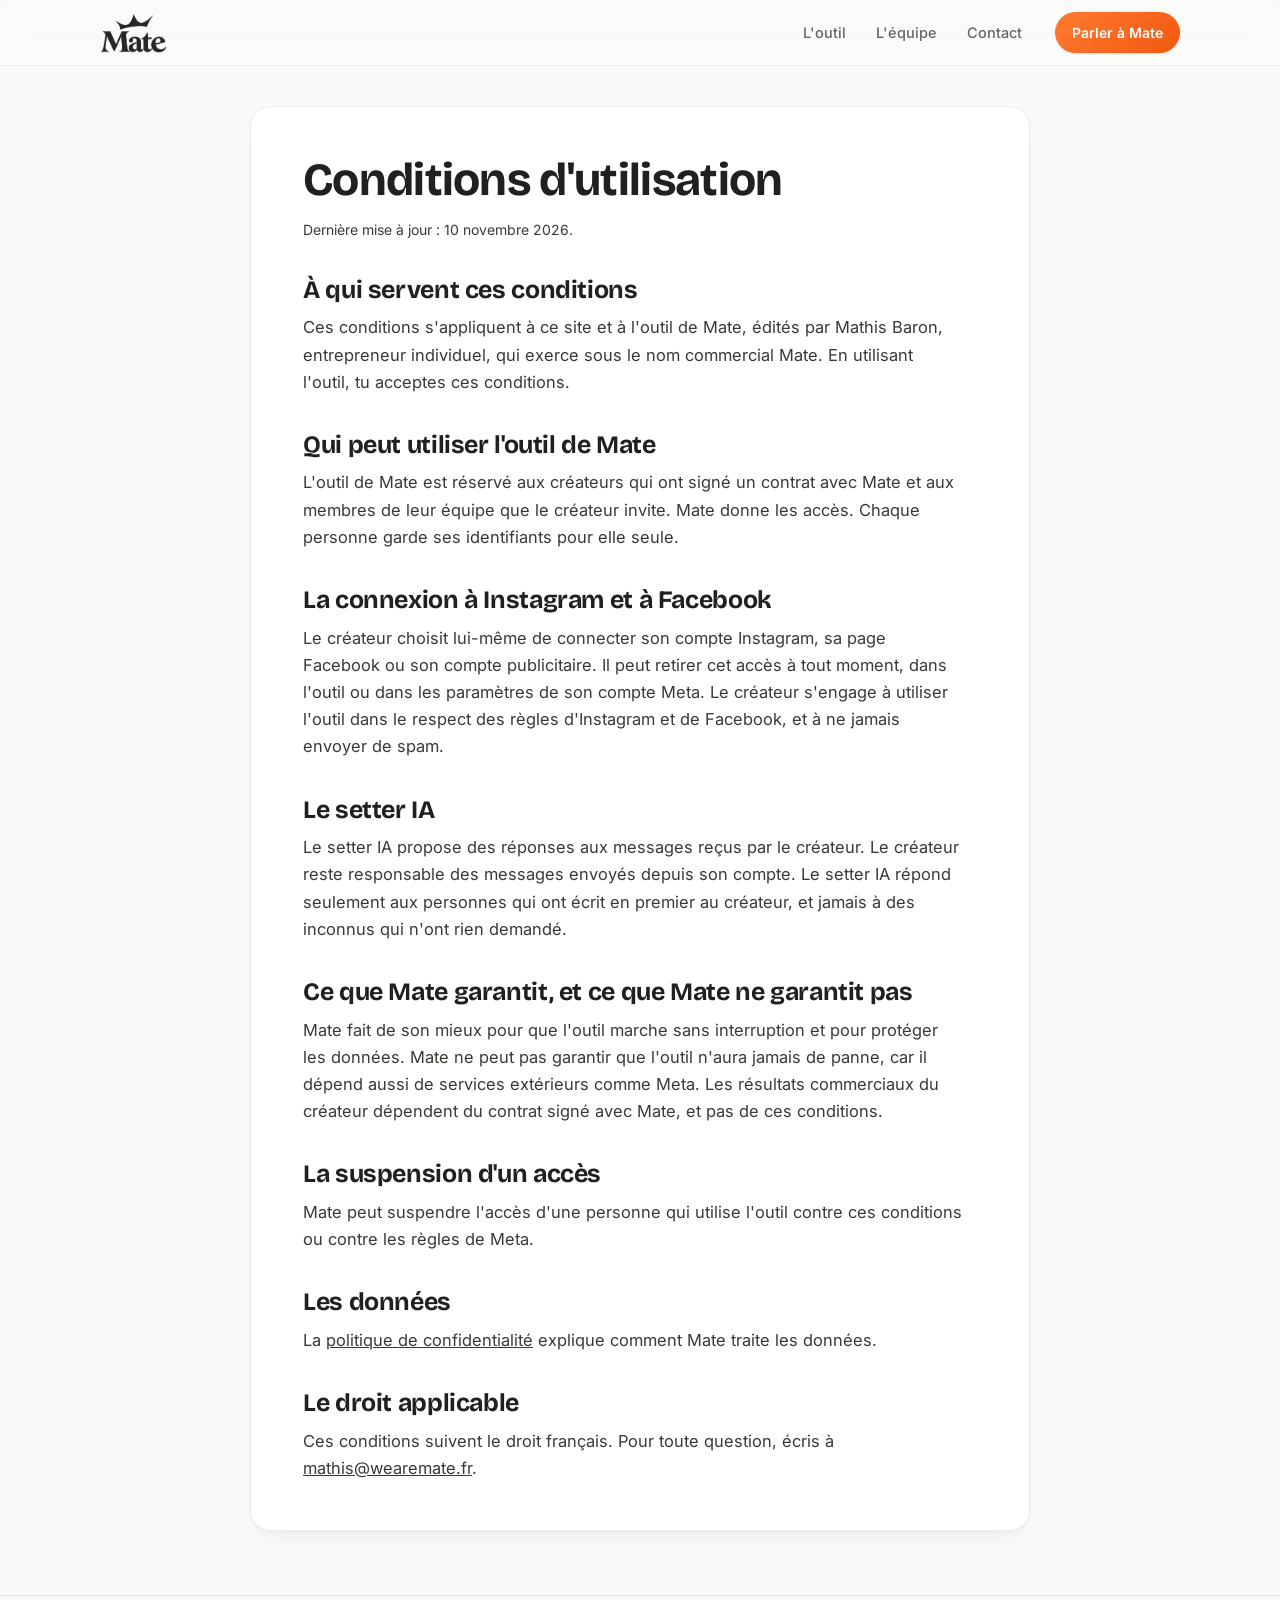
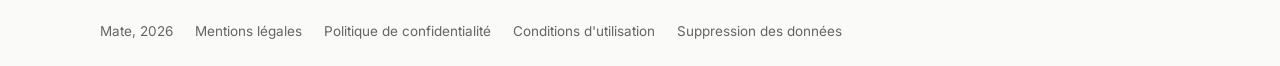
==== conditions.html @ 90024866 "Adresse de contact : mathis@wearemate.fr Co-Authored-By: Claude Opus 5.5 <noreply@anthropic.com>" ====
<!doctype html>
<html lang="fr">
<head>
<meta charset="utf-8">
<meta name="viewport" content="width=device-width,initial-scale=1">
<title>Conditions d'utilisation, Mate</title>
<meta name="description" content="Conditions d'utilisation du site et de l'outil de Mate.">
<link rel="icon" href="img/icone-app-1024.png">
<link rel="preconnect" href="https://fonts.googleapis.com">
<link rel="preconnect" href="https://fonts.gstatic.com" crossorigin>
<link rel="stylesheet" href="https://fonts.googleapis.com/css2?family=Bricolage+Grotesque:opsz,wght@12..96,600;12..96,700&family=Inter:wght@400;500;600;700&display=swap">
<link rel="stylesheet" href="style.css">
</head>
<body>
<header class="haut"><div class="wrap">
<a class="logo" href="index.html" aria-label="Accueil Mate"><img src="img/logo-mate.png" alt="Mate"></a>
<nav class="nav"><a href="index.html#outil">L'outil</a><a href="index.html#equipe">L'équipe</a><a href="index.html#contact">Contact</a></nav>
<a class="cta cta-petit" href="mailto:mathis@wearemate.fr">Parler à Mate</a>
</div></header>
<main class="legal"><div class="wrap"><article class="texte carte">
<h1>Conditions d'utilisation</h1>
<p class="maj">Dernière mise à jour : 10 novembre 2026.</p>
<h2>À qui servent ces conditions</h2>
<p>Ces conditions s'appliquent à ce site et à l'outil de Mate, édités par Mathis Baron, entrepreneur individuel, qui exerce sous le nom commercial Mate. En utilisant l'outil, tu acceptes ces conditions.</p>
<h2>Qui peut utiliser l'outil de Mate</h2>
<p>L'outil de Mate est réservé aux créateurs qui ont signé un contrat avec Mate et aux membres de leur équipe que le créateur invite. Mate donne les accès. Chaque personne garde ses identifiants pour elle seule.</p>
<h2>La connexion à Instagram et à Facebook</h2>
<p>Le créateur choisit lui-même de connecter son compte Instagram, sa page Facebook ou son compte publicitaire. Il peut retirer cet accès à tout moment, dans l'outil ou dans les paramètres de son compte Meta. Le créateur s'engage à utiliser l'outil dans le respect des règles d'Instagram et de Facebook, et à ne jamais envoyer de spam.</p>
<h2>Le setter IA</h2>
<p>Le setter IA propose des réponses aux messages reçus par le créateur. Le créateur reste responsable des messages envoyés depuis son compte. Le setter IA répond seulement aux personnes qui ont écrit en premier au créateur, et jamais à des inconnus qui n'ont rien demandé.</p>
<h2>Ce que Mate garantit, et ce que Mate ne garantit pas</h2>
<p>Mate fait de son mieux pour que l'outil marche sans interruption et pour protéger les données. Mate ne peut pas garantir que l'outil n'aura jamais de panne, car il dépend aussi de services extérieurs comme Meta. Les résultats commerciaux du créateur dépendent du contrat signé avec Mate, et pas de ces conditions.</p>
<h2>La suspension d'un accès</h2>
<p>Mate peut suspendre l'accès d'une personne qui utilise l'outil contre ces conditions ou contre les règles de Meta.</p>
<h2>Les données</h2>
<p>La <a href="confidentialite.html">politique de confidentialité</a> explique comment Mate traite les données.</p>
<h2>Le droit applicable</h2>
<p>Ces conditions suivent le droit français. Pour toute question, écris à <a href="mailto:mathis@wearemate.fr">mathis@wearemate.fr</a>.</p>
</article></div></main>
<footer class="bas"><div class="wrap">
<span>Mate, 2026</span>
<a href="mentions-legales.html">Mentions légales</a>
<a href="confidentialite.html">Politique de confidentialité</a>
<a href="conditions.html">Conditions d'utilisation</a>
<a href="suppression-des-donnees.html">Suppression des données</a>
</div></footer>
</body>
</html>
---- style.css ----
:root{
  --encre:#20201e;--papier:#ffffff;--fond:#fafaf9;--voile:#f4f4f2;--ligne:#e5e3de;--doux:#66655f;
  --mate:#ff681f;--mate-fonce:#e04f0a;--mate-voile:#fff1ea;
  --degrade:linear-gradient(135deg,#ff7a30 0%,#f2580f 100%);
  --ombre:0 1px 2px rgba(32,32,30,.04),0 10px 28px -14px rgba(32,32,30,.12);
  --ombre-flotte:0 2px 6px rgba(32,32,30,.06),0 18px 40px -16px rgba(32,32,30,.22);
  --rayon:20px;
  --titre:"Bricolage Grotesque","Inter",system-ui,sans-serif;
}
*{box-sizing:border-box}
html{-webkit-text-size-adjust:100%;scroll-behavior:smooth}
body{margin:0;background:var(--fond);color:var(--encre);font-family:"Inter",system-ui,-apple-system,"Segoe UI",sans-serif;font-size:16.5px;line-height:1.65;-webkit-font-smoothing:antialiased}
a{color:inherit}
img{max-width:100%}
h1,h2,h3{font-family:var(--titre);font-weight:700;letter-spacing:-.015em;line-height:1.1;text-wrap:balance;margin:0}
h1{font-size:clamp(36px,5.4vw,60px)}
h2{font-size:clamp(26px,3.4vw,38px)}
h3{font-size:19px;letter-spacing:-.005em}
p{margin:0}
strong{font-weight:650}
.wrap{max-width:1120px;margin:0 auto;padding-inline:20px}
.carte{background:var(--papier);border:1px solid rgba(32,32,30,.08);border-radius:var(--rayon);box-shadow:var(--ombre)}
.centre{text-align:center}

/* En-tête */
.haut{position:sticky;top:0;z-index:20;background:rgba(250,250,249,.82);backdrop-filter:blur(12px);-webkit-backdrop-filter:blur(12px);border-bottom:1px solid rgba(32,32,30,.06)}
.haut .wrap{display:flex;align-items:center;gap:20px;padding-block:12px}
.logo img{height:40px;width:auto;display:block}
.nav{display:flex;gap:4px;margin-left:auto}
.nav a{text-decoration:none;font-size:14.5px;font-weight:500;color:var(--doux);padding:7px 13px;border-radius:999px;transition:background .15s,color .15s}
.nav a:hover{background:var(--voile);color:var(--encre)}

/* Le CTA : toujours orange, toujours animé */
.cta{position:relative;overflow:hidden;display:inline-flex;align-items:center;justify-content:center;background:var(--degrade);color:#fff;text-decoration:none;font-weight:600;font-size:16.5px;padding:14px 26px;border-radius:999px;box-shadow:0 1px 2px rgba(32,32,30,.12);animation:respire 2.8s ease-in-out infinite;transition:transform .18s ease}
.cta::after{content:"";position:absolute;inset:0;background:linear-gradient(110deg,transparent 30%,rgba(255,255,255,.38) 50%,transparent 70%);transform:translateX(-120%);animation:reflet 3.6s ease-in-out infinite}
.cta:hover{transform:translateY(-2px)}
.cta-petit{font-size:14px;padding:9px 17px}
@keyframes respire{0%,100%{box-shadow:0 0 0 0 rgba(255,104,31,.35)}50%{box-shadow:0 0 0 9px rgba(255,104,31,0)}}
@keyframes reflet{0%,55%{transform:translateX(-120%)}100%{transform:translateX(120%)}}

/* Hero */
.hero{padding-block:36px 20px}
.hero-carte{display:grid;grid-template-columns:1.05fr .95fr;overflow:hidden;border-radius:28px}
.hero-texte{padding:56px 48px;display:flex;flex-direction:column;justify-content:center;gap:22px;min-width:0}
.hero-texte .cta{align-self:flex-start}
.lead{font-size:18.5px;color:#3a3936;max-width:56ch}
.hero-visuel{position:relative;background:var(--voile);padding:44px 36px 92px;display:flex;align-items:flex-start;justify-content:center;min-width:0}
.maquette{width:100%;max-width:380px;padding:20px;display:flex;flex-direction:column;gap:16px}
.maq-tete{display:flex;align-items:center;gap:11px}
.maq-tete div{display:flex;flex-direction:column;line-height:1.3;flex:1;min-width:0}
.maq-tete b{font-size:15px}
.maq-tete span{font-size:12.5px;color:var(--doux)}
.ig{width:30px;height:30px;flex:none}
.puce{display:inline-flex;align-items:center;border-radius:999px;padding:3px 10px;font-size:12px;font-weight:600;font-style:normal;background:var(--voile);white-space:nowrap}
.puce-mate{background:var(--mate-voile);color:var(--mate-fonce)}
.maq-ligne{display:flex;align-items:center;gap:12px;font-size:13px;color:var(--doux)}
.maq-ligne strong{color:var(--encre);font-variant-numeric:tabular-nums}
.jauge{flex:1;height:10px;border-radius:999px;background:var(--voile);overflow:hidden}
.jauge b{display:block;height:100%;border-radius:999px;background:var(--degrade)}
.maq-bloc{background:var(--voile);border-radius:14px;padding:12px 14px;display:flex;flex-direction:column;gap:6px;font-size:13.5px}
.maq-bloc p{display:flex;align-items:center;gap:8px}
.maq-bloc p::before{content:"";width:7px;height:7px;border-radius:50%;background:var(--mate);flex:none}
.maq-titre{font-size:12px;font-weight:600;color:var(--doux);text-transform:uppercase;letter-spacing:.06em}
.maq-boutons{display:flex;gap:8px}
.bouton{display:inline-flex;align-items:center;border-radius:999px;padding:8px 15px;font-size:13.5px;font-weight:600;background:var(--encre);color:#fff}
.bouton-clair{background:var(--papier);color:var(--encre);border:1px solid var(--ligne)}
.bulle-ia{position:absolute;right:22px;bottom:24px;max-width:280px;padding:14px 16px;display:flex;flex-direction:column;gap:8px;box-shadow:var(--ombre-flotte);font-size:13.5px;animation:flotte 5s ease-in-out infinite}
.bulle-ia .puce{align-self:flex-start;background:var(--encre);color:#fff}
@keyframes flotte{0%,100%{transform:translateY(0)}50%{transform:translateY(-6px)}}

/* Blocs */
.bloc{padding-block:56px}
.deux{display:grid;grid-template-columns:1fr 1fr;gap:48px;align-items:center}
.zone-texte{display:flex;flex-direction:column;gap:16px;min-width:0}
.zone-texte p{color:#3a3936;max-width:58ch}
.zone-texte h2{margin-bottom:4px}

/* Le tunnel avec les leads qui avancent */
.tunnel{margin:0;padding:34px 30px 26px;display:flex;flex-direction:column;gap:18px}
.tunnel-bande{position:relative;height:210px;background:var(--degrade);clip-path:polygon(0 0,100% 34%,100% 66%,0 100%);border-radius:6px;overflow:hidden}
.tunnel-bande i{position:absolute;left:-4%;top:var(--y);width:10px;height:10px;margin-top:-5px;border-radius:50%;background:#fff;opacity:0;animation:avance 5.6s linear infinite;animation-delay:var(--d)}
.tunnel-bande::before,.tunnel-bande::after{content:"";position:absolute;top:0;bottom:0;width:1px;background:rgba(255,255,255,.35)}
.tunnel-bande::before{left:33.3%}
.tunnel-bande::after{left:66.6%}
@keyframes avance{0%{left:-4%;opacity:0}8%{opacity:1}80%{opacity:1}100%{left:102%;opacity:0}}
.tunnel-etapes{display:grid;grid-template-columns:repeat(4,1fr);font-size:13.5px;font-weight:600;color:var(--doux)}
.tunnel-etapes span:nth-child(2){text-align:center;transform:translateX(-30%)}
.tunnel-etapes span:nth-child(3){text-align:center;transform:translateX(30%)}
.tunnel-etapes span:last-child{text-align:right}

/* Services */
.grille4{display:grid;grid-template-columns:repeat(4,1fr);gap:16px;margin-top:34px}
.service{padding:24px 22px;display:flex;flex-direction:column;gap:12px}
.service p{font-size:15px;color:#3a3936}
.ico{width:42px;height:42px;border-radius:12px;background:var(--mate-voile);display:grid;place-items:center}
.ico svg{width:22px;height:22px;fill:none;stroke:var(--mate-fonce);stroke-width:1.8;stroke-linecap:round;stroke-linejoin:round}

/* Conversation */
.conversation{padding:20px;display:flex;flex-direction:column;gap:12px;max-width:470px;width:100%;justify-self:center}
.conv-tete{display:flex;align-items:center;gap:10px;font-size:15px;padding-bottom:10px;border-bottom:1px solid var(--ligne)}
.conv-tete .ig{width:26px;height:26px}
.msg{font-size:14.5px;padding:11px 14px;border-radius:16px;max-width:86%}
.msg-lead{background:var(--voile);border-bottom-left-radius:5px}
.msg-equipe{background:var(--encre);color:#fff;align-self:flex-end;border-bottom-right-radius:5px}
.conv-pied{display:flex;flex-wrap:wrap;gap:6px;justify-content:flex-end}

/* Paiement */
.paye{padding:44px 48px;display:flex;flex-direction:column;gap:14px;border-left:4px solid var(--mate)}
.paye p{max-width:70ch;color:#3a3936;font-size:17px}

/* Équipe */
.equipe{display:grid;grid-template-columns:repeat(2,minmax(0,340px));justify-content:center;gap:16px;margin-top:30px}
.personne{display:flex;align-items:center;gap:16px;padding:20px 22px}
.personne p{font-size:14.5px;color:var(--doux)}
.avatar{width:52px;height:52px;border-radius:50%;background:var(--encre);color:#fff;display:grid;place-items:center;font-family:var(--titre);font-weight:700;font-size:17px;flex:none}

/* Contact */
.contact{background:var(--encre);color:#fff;border:0;padding:56px 32px;text-align:center;display:flex;flex-direction:column;align-items:center;gap:16px}
.contact p{color:rgba(255,255,255,.75);max-width:52ch}
.contact .mail{font-size:14px;color:rgba(255,255,255,.6);user-select:all}

/* Pages légales */
.legal{padding-block:40px 64px}
.texte{max-width:780px;margin:0 auto;padding:48px 52px}
.texte h1{font-size:clamp(32px,4.6vw,46px)}
.texte h2{font-size:clamp(21px,2.6vw,25px);margin-top:36px;margin-bottom:10px}
.texte p,.texte li{max-width:66ch;color:#3a3936}
.texte p+p{margin-top:12px}
.texte ul{padding-left:20px;margin:10px 0}
.texte li{margin-bottom:6px}
.maj{color:var(--doux);font-size:14px;margin-top:12px;margin-bottom:22px}
.etapes{counter-reset:e;list-style:none;padding:0;margin:10px 0}
.etapes li{counter-increment:e;padding-left:42px;position:relative;margin-bottom:14px}
.etapes li::before{content:counter(e);position:absolute;left:0;top:0;width:28px;height:28px;border-radius:50%;background:var(--mate-voile);color:var(--mate-fonce);display:grid;place-items:center;font-size:13.5px;font-weight:700}
.encadre{background:var(--voile);border-radius:14px;padding:18px 22px;margin-top:22px}

/* Pied de page */
.bas{border-top:1px solid var(--ligne);font-size:13.5px;color:var(--doux)}
.bas .wrap{display:flex;flex-wrap:wrap;gap:10px 22px;padding-block:24px}
.bas a{color:var(--doux);text-decoration:none}
.bas a:hover{color:var(--encre);text-decoration:underline}

@media (max-width:900px){
  .hero-carte,.deux{grid-template-columns:1fr}
  .deux.inverse .conversation{order:2}
  .hero-texte{padding:40px 28px}
  .grille4{grid-template-columns:repeat(2,1fr)}
}
@media (max-width:600px){
  .nav{display:none}
  .haut .cta-petit{margin-left:auto}
  .grille4,.equipe{grid-template-columns:1fr}
  .hero-visuel{padding:28px 18px 120px}
  .bulle-ia{left:18px;right:18px;max-width:none}
  .texte{padding:32px 22px}
  .paye{padding:32px 24px}
  .bloc{padding-block:40px}
}
@media (prefers-reduced-motion:reduce){
  .cta,.cta::after,.bulle-ia,.tunnel-bande i{animation:none}
  .tunnel-bande i{opacity:1;left:calc(var(--d) * 18%)}
}
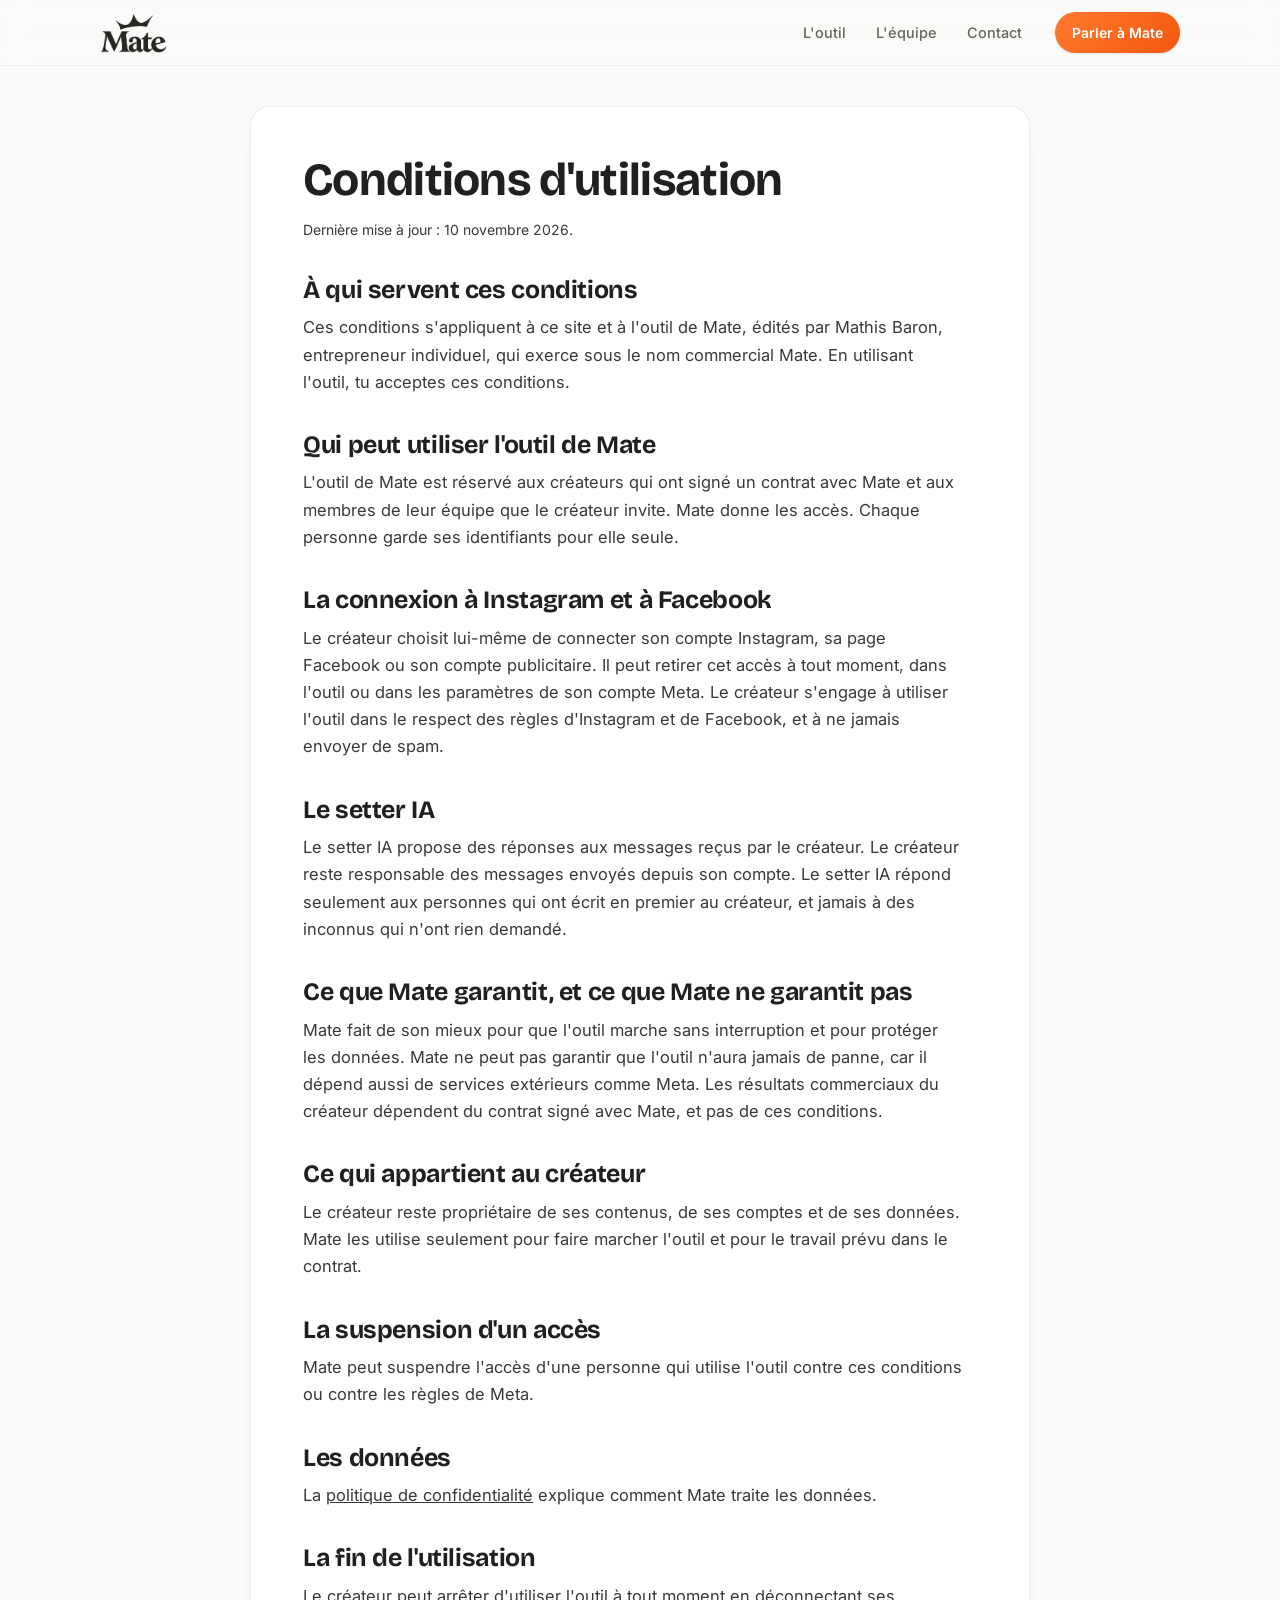
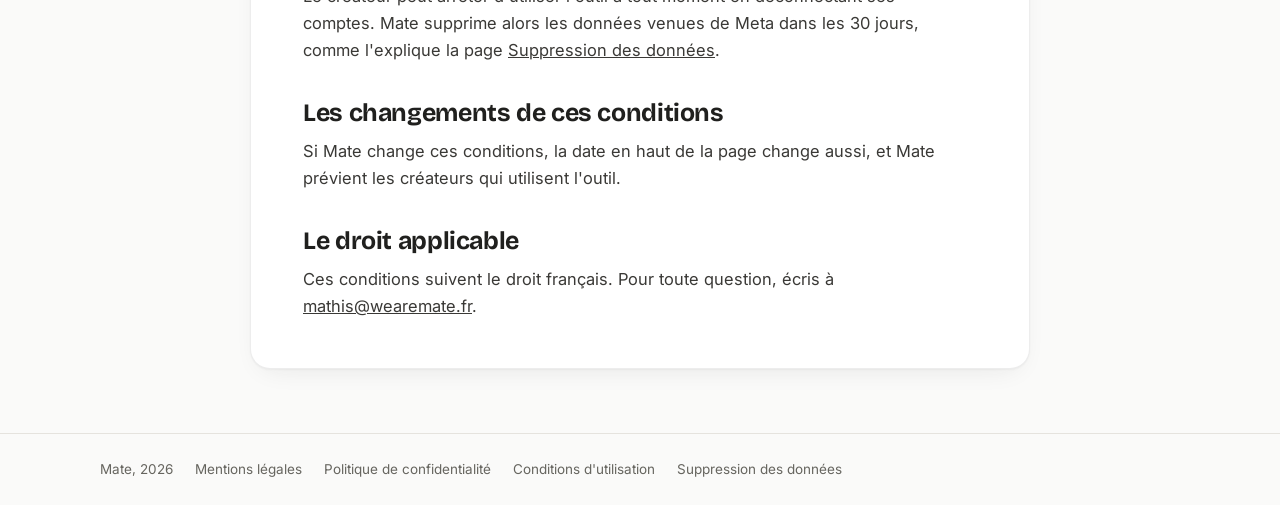
==== commit a60e1eb7: "Pages légales : cookies, sécurité, usages interdits, changements, suppression plus exacte Co-Authore" ====
--- a/conditions.html
+++ b/conditions.html
@@ -30,10 +30,16 @@
 <p>Le setter IA propose des réponses aux messages reçus par le créateur. Le créateur reste responsable des messages envoyés depuis son compte. Le setter IA répond seulement aux personnes qui ont écrit en premier au créateur, et jamais à des inconnus qui n'ont rien demandé.</p>
 <h2>Ce que Mate garantit, et ce que Mate ne garantit pas</h2>
 <p>Mate fait de son mieux pour que l'outil marche sans interruption et pour protéger les données. Mate ne peut pas garantir que l'outil n'aura jamais de panne, car il dépend aussi de services extérieurs comme Meta. Les résultats commerciaux du créateur dépendent du contrat signé avec Mate, et pas de ces conditions.</p>
+<h2>Ce qui appartient au créateur</h2>
+<p>Le créateur reste propriétaire de ses contenus, de ses comptes et de ses données. Mate les utilise seulement pour faire marcher l'outil et pour le travail prévu dans le contrat.</p>
 <h2>La suspension d'un accès</h2>
 <p>Mate peut suspendre l'accès d'une personne qui utilise l'outil contre ces conditions ou contre les règles de Meta.</p>
 <h2>Les données</h2>
 <p>La <a href="confidentialite.html">politique de confidentialité</a> explique comment Mate traite les données.</p>
+<h2>La fin de l'utilisation</h2>
+<p>Le créateur peut arrêter d'utiliser l'outil à tout moment en déconnectant ses comptes. Mate supprime alors les données venues de Meta dans les 30 jours, comme l'explique la page <a href="suppression-des-donnees.html">Suppression des données</a>.</p>
+<h2>Les changements de ces conditions</h2>
+<p>Si Mate change ces conditions, la date en haut de la page change aussi, et Mate prévient les créateurs qui utilisent l'outil.</p>
 <h2>Le droit applicable</h2>
 <p>Ces conditions suivent le droit français. Pour toute question, écris à <a href="mailto:mathis@wearemate.fr">mathis@wearemate.fr</a>.</p>
 </article></div></main>
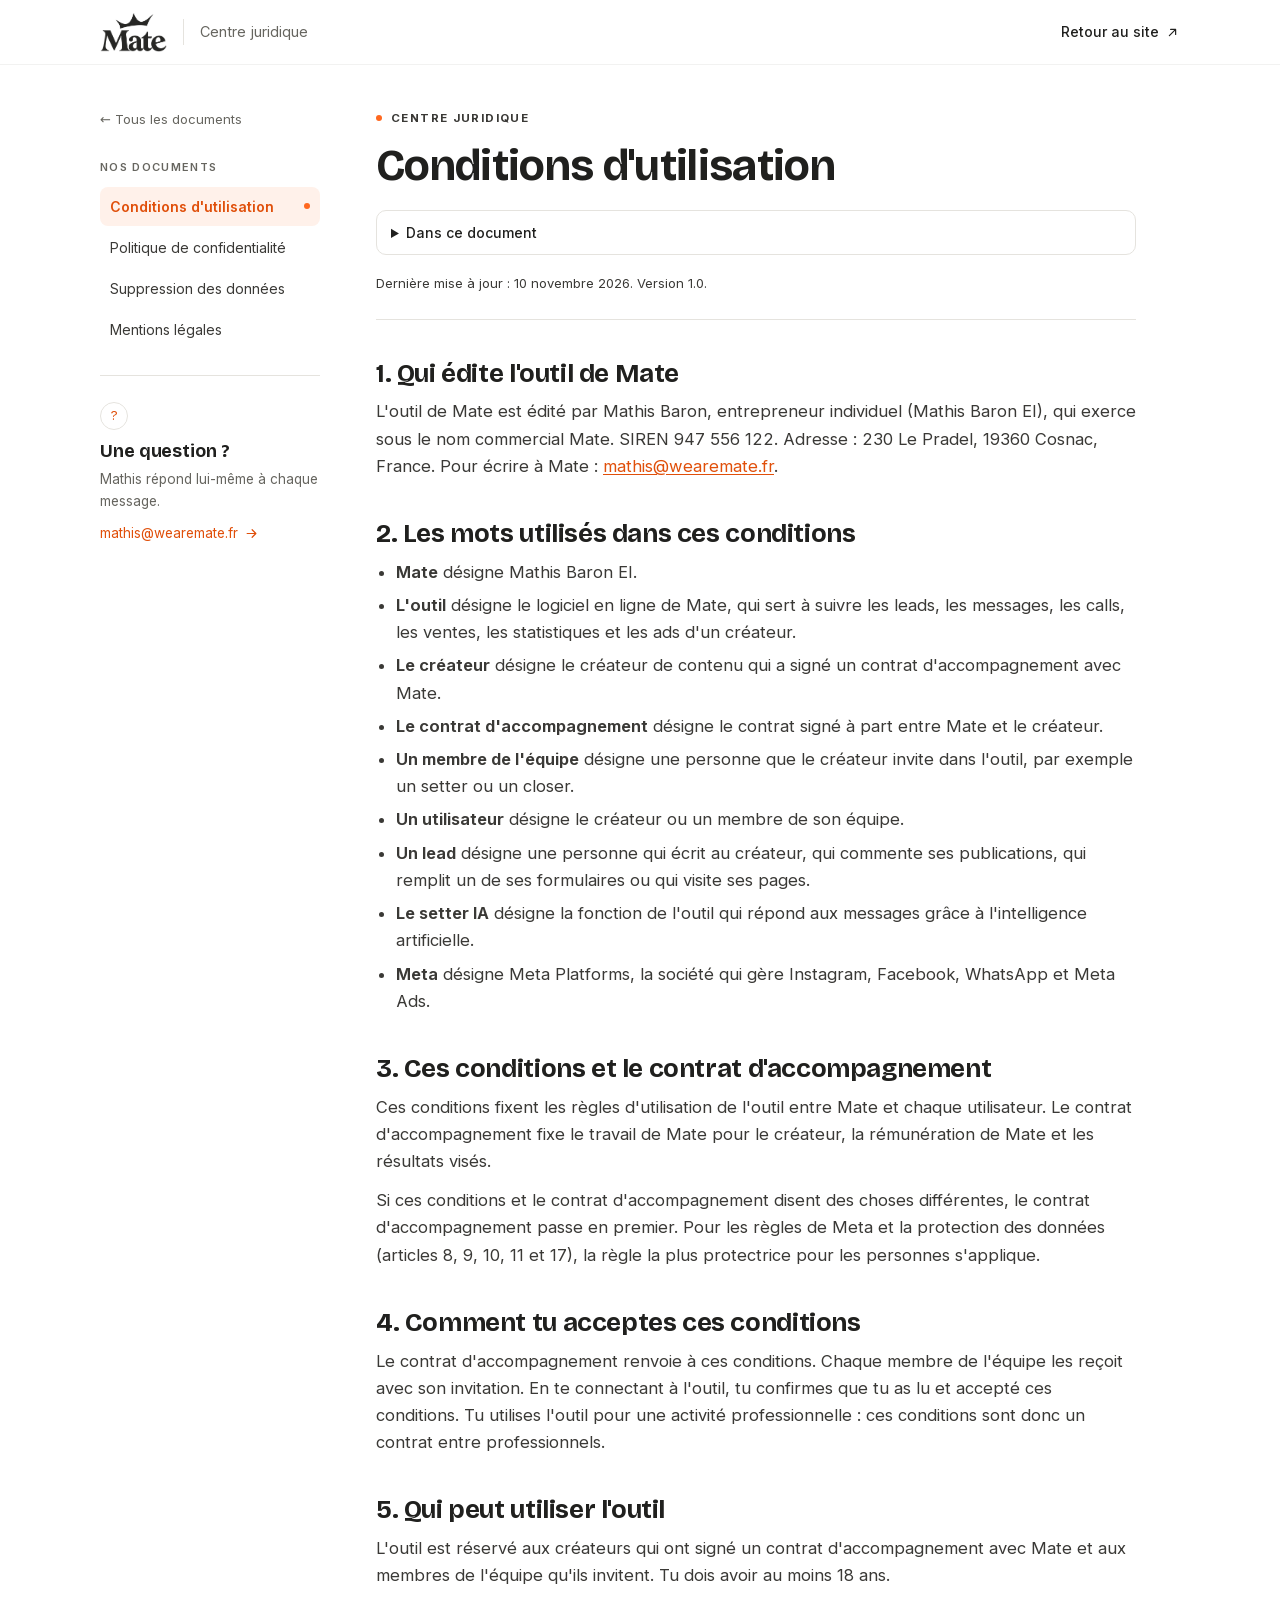
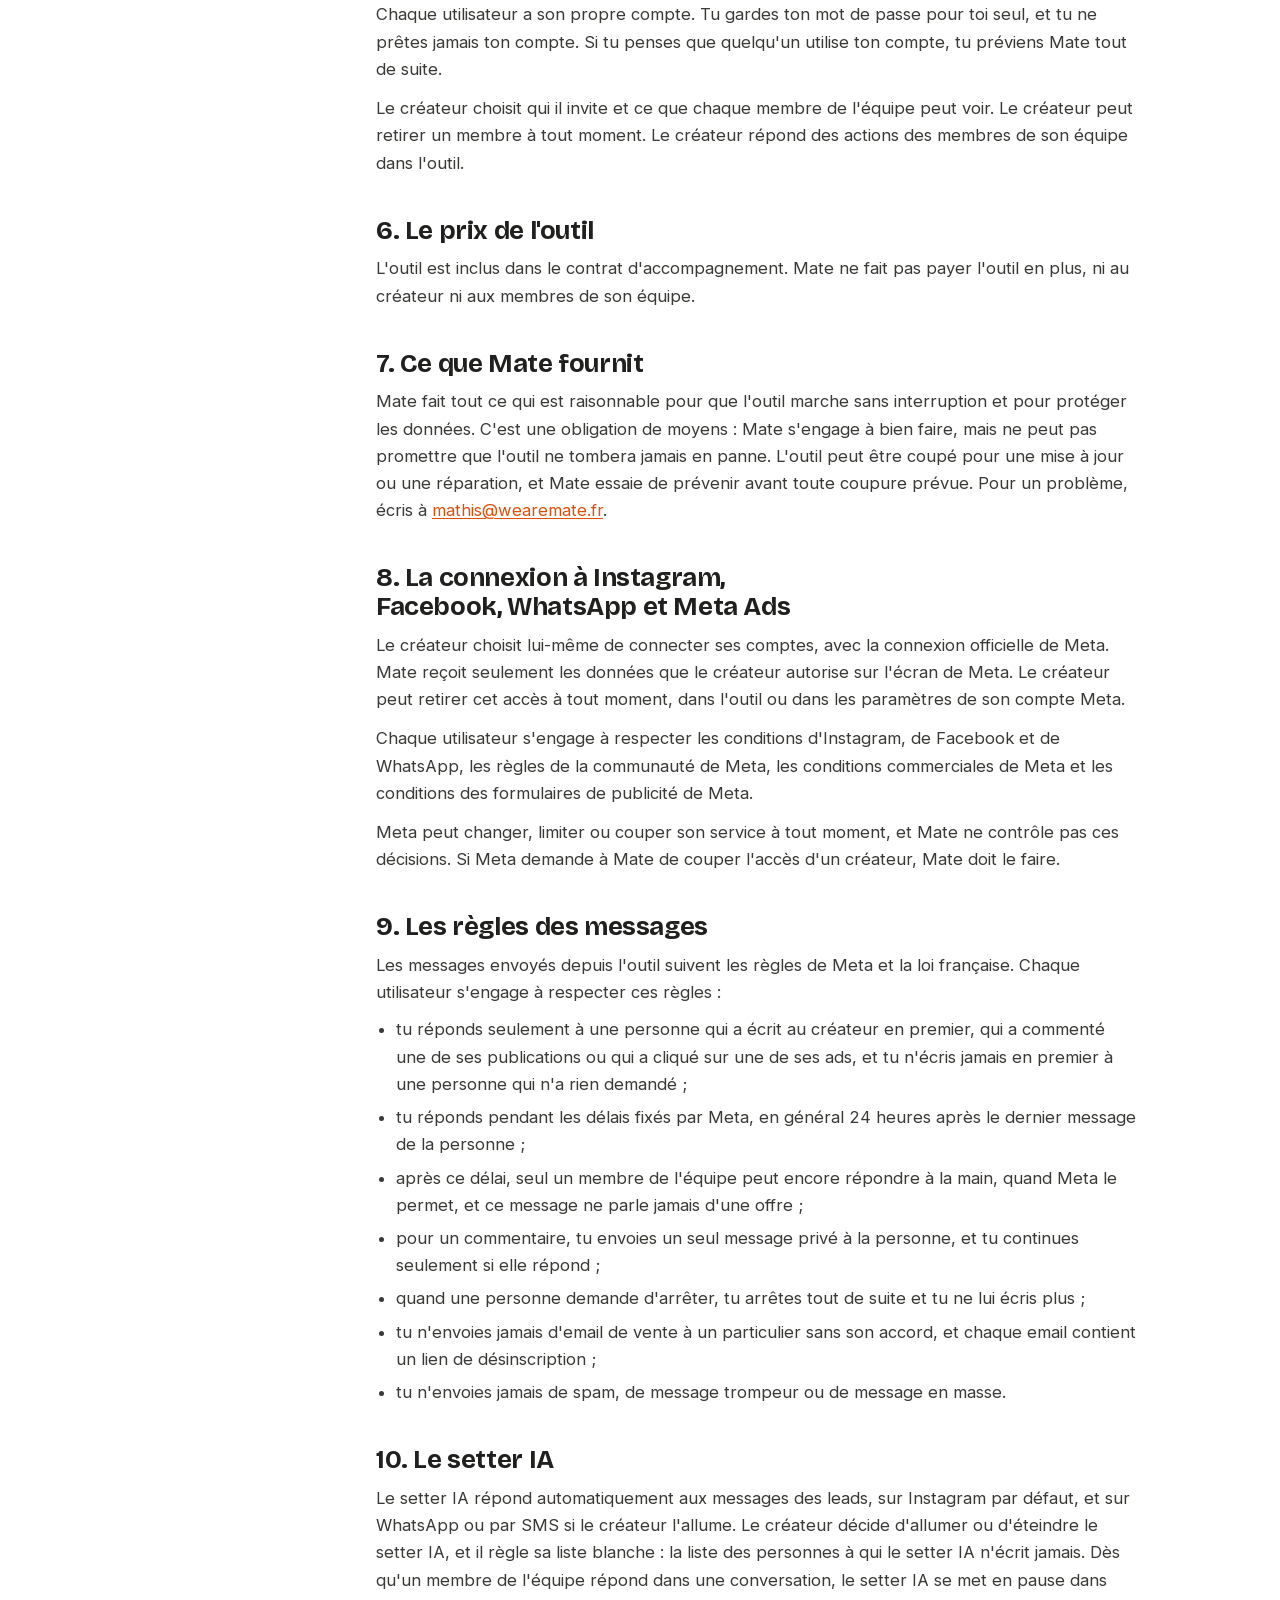
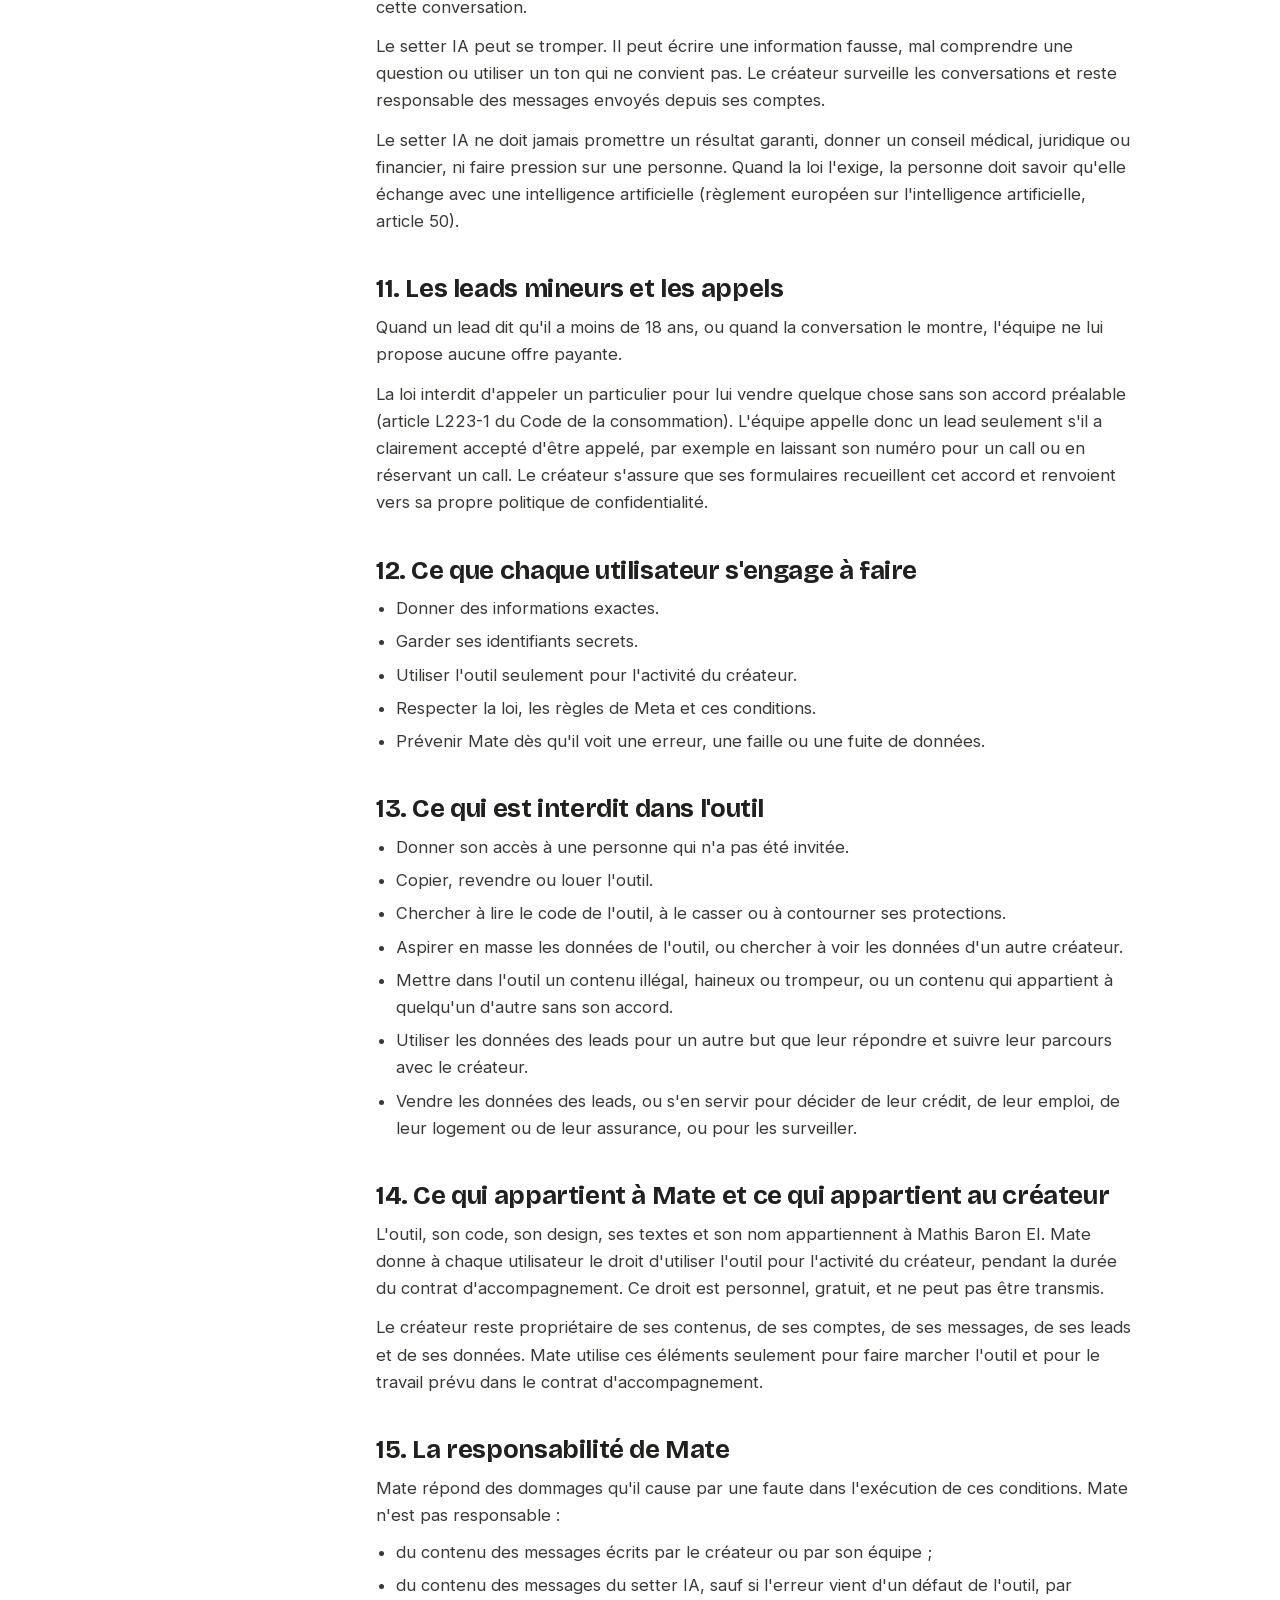
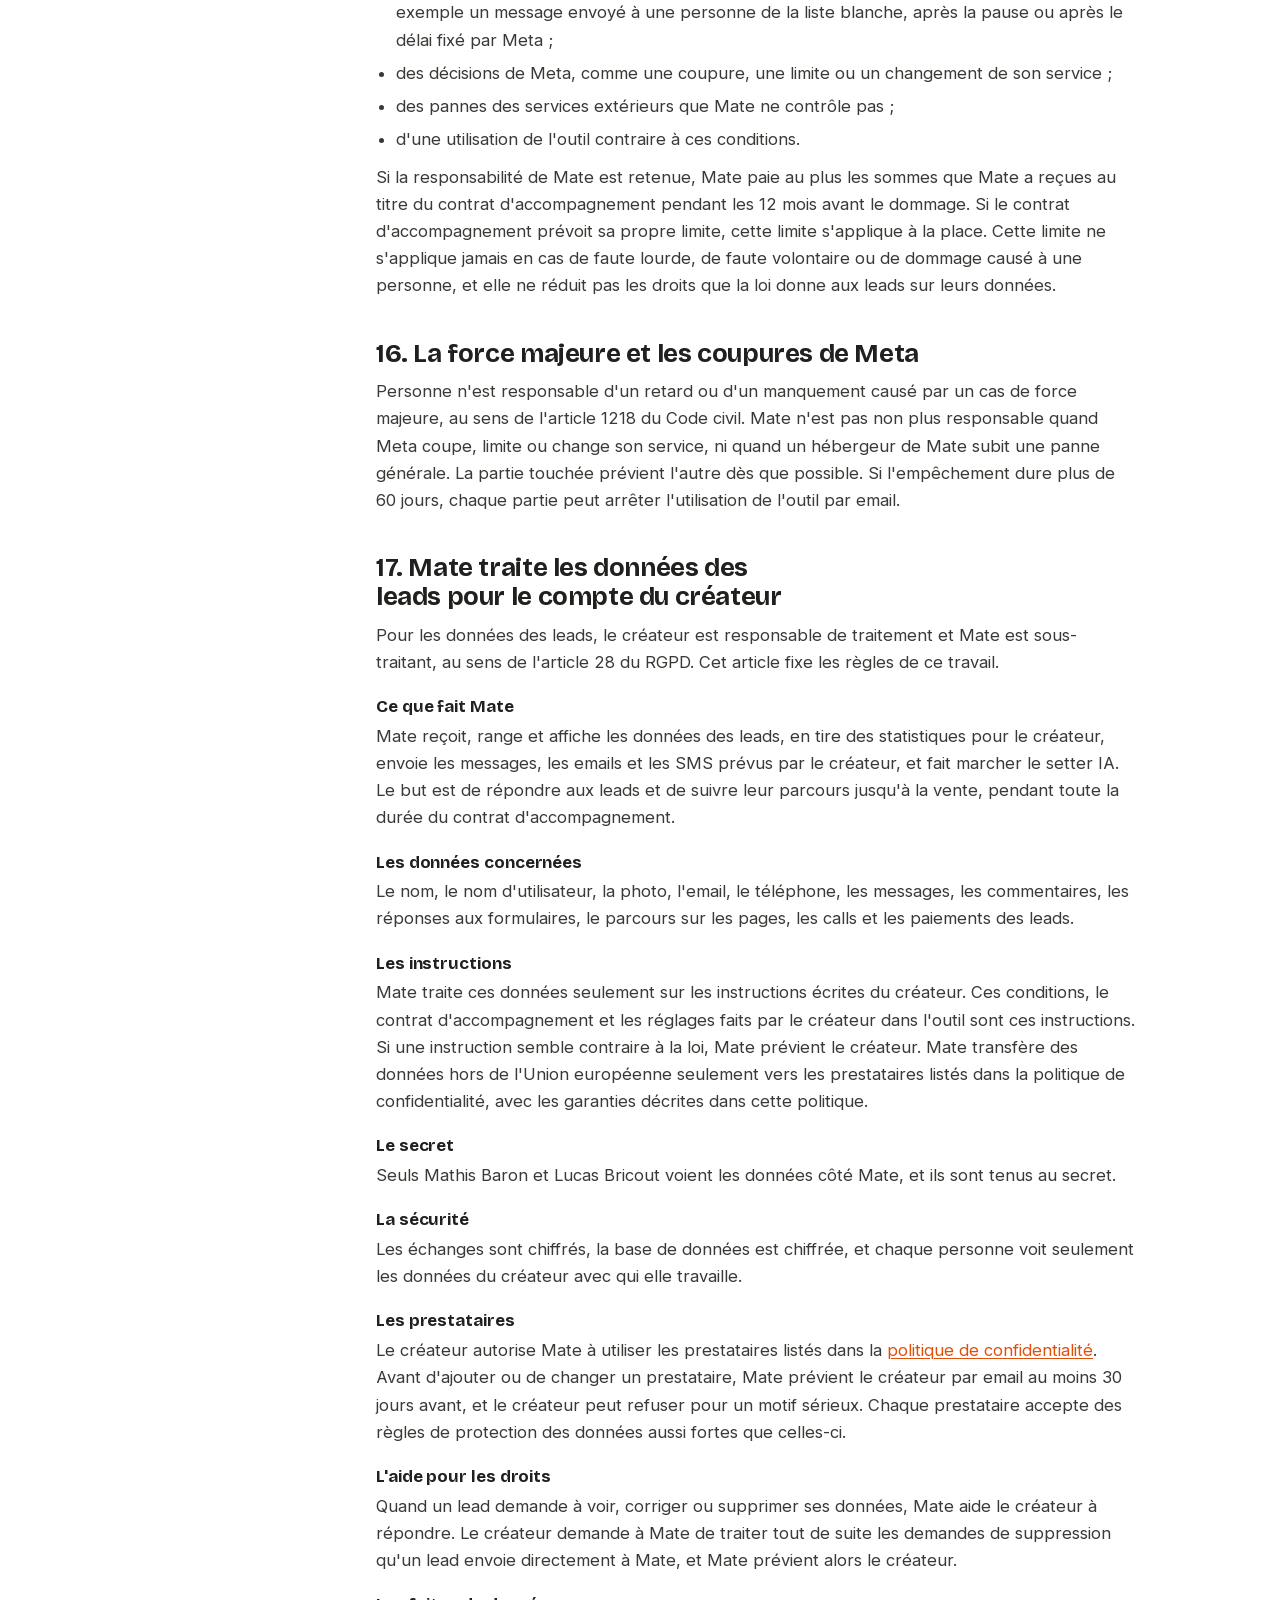
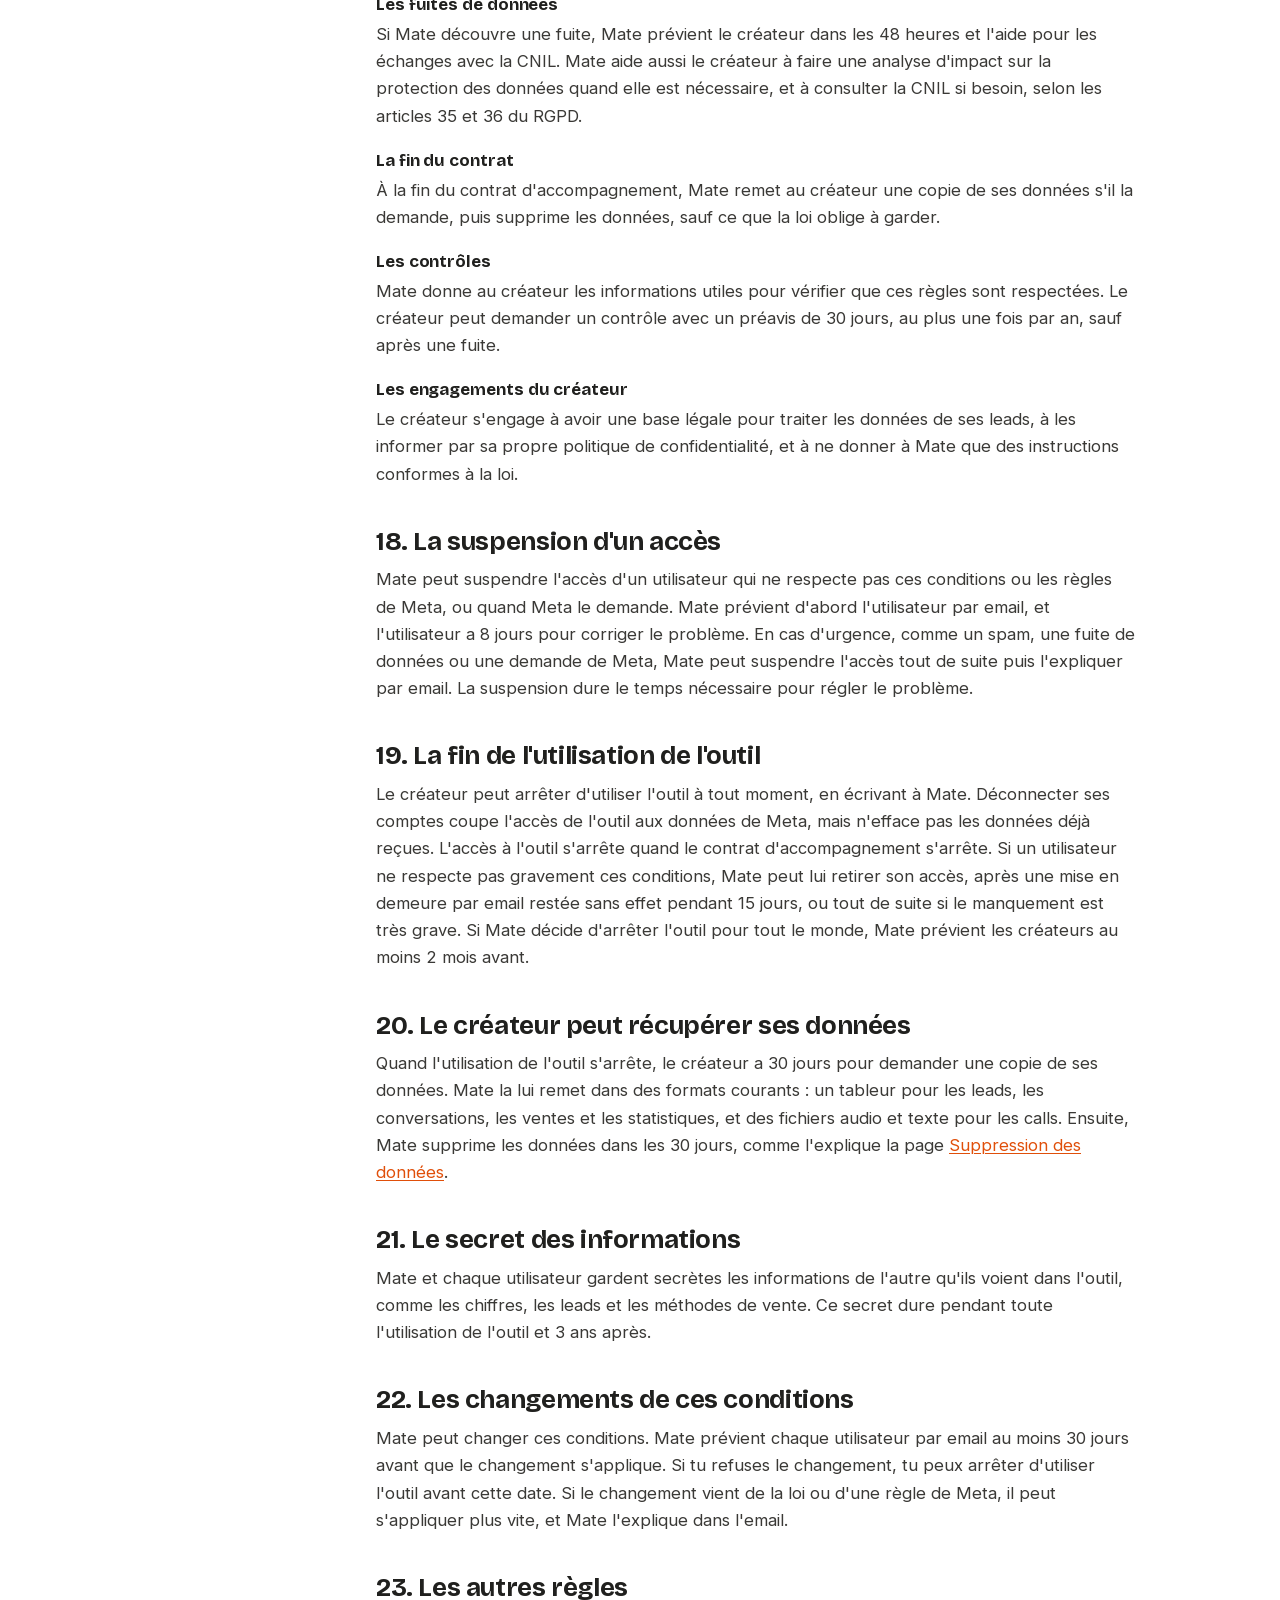
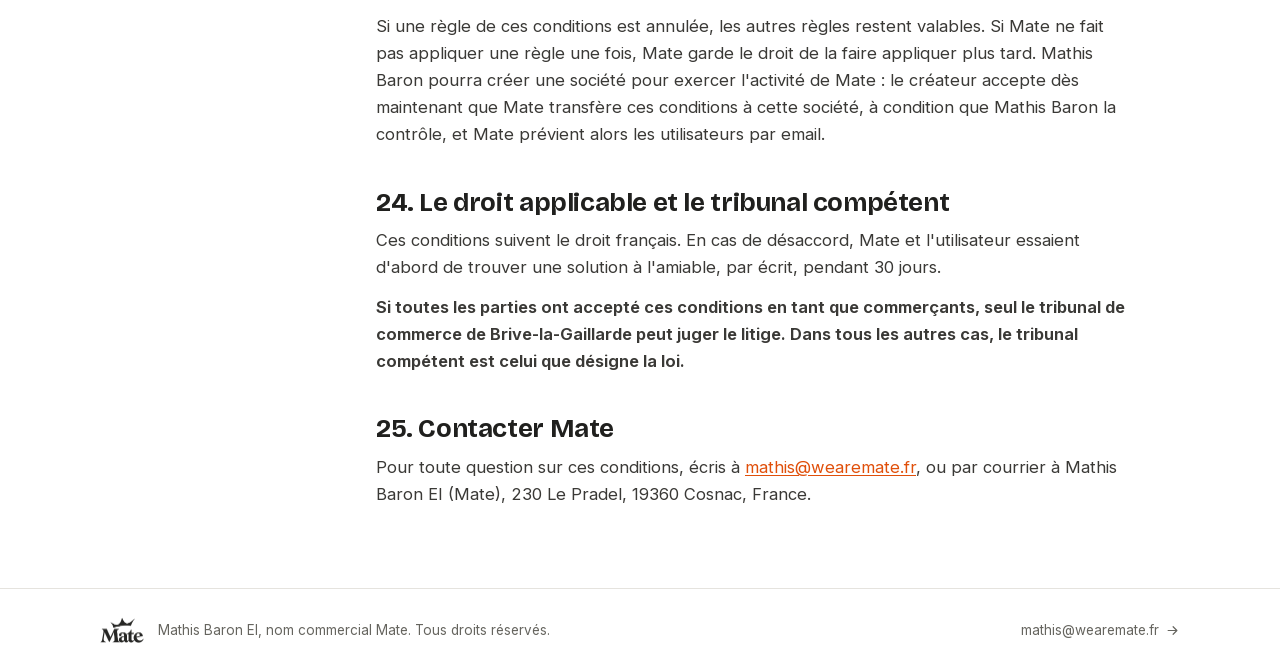
==== commit c4d6ce54: "Centre juridique façon Insyder, pages légales réécrites et relues, polices hébergées sur le site Co-" ====
--- a/conditions.html
+++ b/conditions.html
@@ -4,51 +4,178 @@
 <meta charset="utf-8">
 <meta name="viewport" content="width=device-width,initial-scale=1">
 <title>Conditions d'utilisation, Mate</title>
-<meta name="description" content="Conditions d'utilisation du site et de l'outil de Mate.">
+<meta name="description" content="Conditions d'utilisation de l'outil de Mate.">
 <link rel="icon" href="img/icone-app-1024.png">
-<link rel="preconnect" href="https://fonts.googleapis.com">
-<link rel="preconnect" href="https://fonts.gstatic.com" crossorigin>
-<link rel="stylesheet" href="https://fonts.googleapis.com/css2?family=Bricolage+Grotesque:opsz,wght@12..96,600;12..96,700&family=Inter:wght@400;500;600;700&display=swap">
+<link rel="preload" href="fonts/inter.woff2" as="font" type="font/woff2" crossorigin>
 <link rel="stylesheet" href="style.css">
 </head>
 <body>
-<header class="haut"><div class="wrap">
+<header class="haut haut-juridique"><div class="wrap">
 <a class="logo" href="index.html" aria-label="Accueil Mate"><img src="img/logo-mate.png" alt="Mate"></a>
-<nav class="nav"><a href="index.html#outil">L'outil</a><a href="index.html#equipe">L'équipe</a><a href="index.html#contact">Contact</a></nav>
-<a class="cta cta-petit" href="mailto:mathis@wearemate.fr">Parler à Mate</a>
+<span class="separateur" aria-hidden="true"></span><a class="nom-centre" href="juridique.html">Centre juridique</a>
+<a class="retour" href="index.html">Retour au site <svg viewBox="0 0 24 24" aria-hidden="true"><path d="M7 17L17 7M9 7h8v8"/></svg></a>
 </div></header>
-<main class="legal"><div class="wrap"><article class="texte carte">
+<main class="doc-page"><div class="wrap doc-grille">
+<aside class="cote"><a class="tous" href="juridique.html">&larr; Tous les documents</a><p class="cote-titre">Nos documents</p><nav class="cote-menu"><a href="conditions.html" class="actif">Conditions d'utilisation</a><a href="confidentialite.html">Politique de confidentialité</a><a href="suppression-des-donnees.html">Suppression des données</a><a href="mentions-legales.html">Mentions légales</a></nav><div class="question"><span class="q-ico">?</span><h3>Une question ?</h3><p>Mathis répond lui-même à chaque message.</p><a class="q-mail" href="mailto:mathis@wearemate.fr">mathis@wearemate.fr <svg viewBox="0 0 24 24" aria-hidden="true"><path d="M5 12h14M13 6l6 6-6 6"/></svg></a></div></aside>
+<article class="texte">
+<p class="surtitre">Centre juridique</p>
 <h1>Conditions d'utilisation</h1>
-<p class="maj">Dernière mise à jour : 10 novembre 2026.</p>
-<h2>À qui servent ces conditions</h2>
-<p>Ces conditions s'appliquent à ce site et à l'outil de Mate, édités par Mathis Baron, entrepreneur individuel, qui exerce sous le nom commercial Mate. En utilisant l'outil, tu acceptes ces conditions.</p>
-<h2>Qui peut utiliser l'outil de Mate</h2>
-<p>L'outil de Mate est réservé aux créateurs qui ont signé un contrat avec Mate et aux membres de leur équipe que le créateur invite. Mate donne les accès. Chaque personne garde ses identifiants pour elle seule.</p>
-<h2>La connexion à Instagram et à Facebook</h2>
-<p>Le créateur choisit lui-même de connecter son compte Instagram, sa page Facebook ou son compte publicitaire. Il peut retirer cet accès à tout moment, dans l'outil ou dans les paramètres de son compte Meta. Le créateur s'engage à utiliser l'outil dans le respect des règles d'Instagram et de Facebook, et à ne jamais envoyer de spam.</p>
-<h2>Le setter IA</h2>
-<p>Le setter IA propose des réponses aux messages reçus par le créateur. Le créateur reste responsable des messages envoyés depuis son compte. Le setter IA répond seulement aux personnes qui ont écrit en premier au créateur, et jamais à des inconnus qui n'ont rien demandé.</p>
-<h2>Ce que Mate garantit, et ce que Mate ne garantit pas</h2>
-<p>Mate fait de son mieux pour que l'outil marche sans interruption et pour protéger les données. Mate ne peut pas garantir que l'outil n'aura jamais de panne, car il dépend aussi de services extérieurs comme Meta. Les résultats commerciaux du créateur dépendent du contrat signé avec Mate, et pas de ces conditions.</p>
-<h2>Ce qui appartient au créateur</h2>
-<p>Le créateur reste propriétaire de ses contenus, de ses comptes et de ses données. Mate les utilise seulement pour faire marcher l'outil et pour le travail prévu dans le contrat.</p>
-<h2>La suspension d'un accès</h2>
-<p>Mate peut suspendre l'accès d'une personne qui utilise l'outil contre ces conditions ou contre les règles de Meta.</p>
-<h2>Les données</h2>
-<p>La <a href="confidentialite.html">politique de confidentialité</a> explique comment Mate traite les données.</p>
-<h2>La fin de l'utilisation</h2>
-<p>Le créateur peut arrêter d'utiliser l'outil à tout moment en déconnectant ses comptes. Mate supprime alors les données venues de Meta dans les 30 jours, comme l'explique la page <a href="suppression-des-donnees.html">Suppression des données</a>.</p>
-<h2>Les changements de ces conditions</h2>
-<p>Si Mate change ces conditions, la date en haut de la page change aussi, et Mate prévient les créateurs qui utilisent l'outil.</p>
-<h2>Le droit applicable</h2>
-<p>Ces conditions suivent le droit français. Pour toute question, écris à <a href="mailto:mathis@wearemate.fr">mathis@wearemate.fr</a>.</p>
-</article></div></main>
-<footer class="bas"><div class="wrap">
-<span>Mate, 2026</span>
-<a href="mentions-legales.html">Mentions légales</a>
-<a href="confidentialite.html">Politique de confidentialité</a>
-<a href="conditions.html">Conditions d'utilisation</a>
-<a href="suppression-des-donnees.html">Suppression des données</a>
+<details class="sommaire"><summary>Dans ce document</summary><ol><li><a href="#s1">1. Qui édite l'outil de Mate</a></li><li><a href="#s2">2. Les mots utilisés dans ces conditions</a></li><li><a href="#s3">3. Ces conditions et le contrat d'accompagnement</a></li><li><a href="#s4">4. Comment tu acceptes ces conditions</a></li><li><a href="#s5">5. Qui peut utiliser l'outil</a></li><li><a href="#s6">6. Le prix de l'outil</a></li><li><a href="#s7">7. Ce que Mate fournit</a></li><li><a href="#s8">8. La connexion à Instagram, Facebook, WhatsApp et Meta Ads</a></li><li><a href="#s9">9. Les règles des messages</a></li><li><a href="#s10">10. Le setter IA</a></li><li><a href="#s11">11. Les leads mineurs et les appels</a></li><li><a href="#s12">12. Ce que chaque utilisateur s'engage à faire</a></li><li><a href="#s13">13. Ce qui est interdit dans l'outil</a></li><li><a href="#s14">14. Ce qui appartient à Mate et ce qui appartient au créateur</a></li><li><a href="#s15">15. La responsabilité de Mate</a></li><li><a href="#s16">16. La force majeure et les coupures de Meta</a></li><li><a href="#s17">17. Mate traite les données des leads pour le compte du créateur</a></li><li><a href="#s18">18. La suspension d'un accès</a></li><li><a href="#s19">19. La fin de l'utilisation de l'outil</a></li><li><a href="#s20">20. Le créateur peut récupérer ses données</a></li><li><a href="#s21">21. Le secret des informations</a></li><li><a href="#s22">22. Les changements de ces conditions</a></li><li><a href="#s23">23. Les autres règles</a></li><li><a href="#s24">24. Le droit applicable et le tribunal compétent</a></li><li><a href="#s25">25. Contacter Mate</a></li></ol></details>
+<p class="maj">Dernière mise à jour : 10 novembre 2026. Version 1.0.</p>
+<hr class="filet">
+
+<h2 id="s1">1. Qui édite l'outil de Mate</h2>
+<p>L'outil de Mate est édité par Mathis Baron, entrepreneur individuel (Mathis Baron EI), qui exerce sous le nom commercial Mate. SIREN 947 556 122. Adresse : 230 Le Pradel, 19360 Cosnac, France. Pour écrire à Mate : <a href="mailto:mathis@wearemate.fr">mathis@wearemate.fr</a>.</p>
+
+<h2 id="s2">2. Les mots utilisés dans ces conditions</h2>
+<ul>
+<li><strong>Mate</strong> désigne Mathis Baron EI.</li>
+<li><strong>L'outil</strong> désigne le logiciel en ligne de Mate, qui sert à suivre les leads, les messages, les calls, les ventes, les statistiques et les ads d'un créateur.</li>
+<li><strong>Le créateur</strong> désigne le créateur de contenu qui a signé un contrat d'accompagnement avec Mate.</li>
+<li><strong>Le contrat d'accompagnement</strong> désigne le contrat signé à part entre Mate et le créateur.</li>
+<li><strong>Un membre de l'équipe</strong> désigne une personne que le créateur invite dans l'outil, par exemple un setter ou un closer.</li>
+<li><strong>Un utilisateur</strong> désigne le créateur ou un membre de son équipe.</li>
+<li><strong>Un lead</strong> désigne une personne qui écrit au créateur, qui commente ses publications, qui remplit un de ses formulaires ou qui visite ses pages.</li>
+<li><strong>Le setter IA</strong> désigne la fonction de l'outil qui répond aux messages grâce à l'intelligence artificielle.</li>
+<li><strong>Meta</strong> désigne Meta Platforms, la société qui gère Instagram, Facebook, WhatsApp et Meta Ads.</li>
+</ul>
+
+<h2 id="s3">3. Ces conditions et le contrat d'accompagnement</h2>
+<p>Ces conditions fixent les règles d'utilisation de l'outil entre Mate et chaque utilisateur. Le contrat d'accompagnement fixe le travail de Mate pour le créateur, la rémunération de Mate et les résultats visés.</p>
+<p>Si ces conditions et le contrat d'accompagnement disent des choses différentes, le contrat d'accompagnement passe en premier. Pour les règles de Meta et la protection des données (articles 8, 9, 10, 11 et 17), la règle la plus protectrice pour les personnes s'applique.</p>
+
+<h2 id="s4">4. Comment tu acceptes ces conditions</h2>
+<p>Le contrat d'accompagnement renvoie à ces conditions. Chaque membre de l'équipe les reçoit avec son invitation. En te connectant à l'outil, tu confirmes que tu as lu et accepté ces conditions. Tu utilises l'outil pour une activité professionnelle : ces conditions sont donc un contrat entre professionnels.</p>
+
+<h2 id="s5">5. Qui peut utiliser l'outil</h2>
+<p>L'outil est réservé aux créateurs qui ont signé un contrat d'accompagnement avec Mate et aux membres de l'équipe qu'ils invitent. Tu dois avoir au moins 18 ans.</p>
+<p>Chaque utilisateur a son propre compte. Tu gardes ton mot de passe pour toi seul, et tu ne prêtes jamais ton compte. Si tu penses que quelqu'un utilise ton compte, tu préviens Mate tout de suite.</p>
+<p>Le créateur choisit qui il invite et ce que chaque membre de l'équipe peut voir. Le créateur peut retirer un membre à tout moment. Le créateur répond des actions des membres de son équipe dans l'outil.</p>
+
+<h2 id="s6">6. Le prix de l'outil</h2>
+<p>L'outil est inclus dans le contrat d'accompagnement. Mate ne fait pas payer l'outil en plus, ni au créateur ni aux membres de son équipe.</p>
+
+<h2 id="s7">7. Ce que Mate fournit</h2>
+<p>Mate fait tout ce qui est raisonnable pour que l'outil marche sans interruption et pour protéger les données. C'est une obligation de moyens : Mate s'engage à bien faire, mais ne peut pas promettre que l'outil ne tombera jamais en panne. L'outil peut être coupé pour une mise à jour ou une réparation, et Mate essaie de prévenir avant toute coupure prévue. Pour un problème, écris à <a href="mailto:mathis@wearemate.fr">mathis@wearemate.fr</a>.</p>
+
+<h2 id="s8">8. La connexion à Instagram, Facebook, WhatsApp et Meta Ads</h2>
+<p>Le créateur choisit lui-même de connecter ses comptes, avec la connexion officielle de Meta. Mate reçoit seulement les données que le créateur autorise sur l'écran de Meta. Le créateur peut retirer cet accès à tout moment, dans l'outil ou dans les paramètres de son compte Meta.</p>
+<p>Chaque utilisateur s'engage à respecter les conditions d'Instagram, de Facebook et de WhatsApp, les règles de la communauté de Meta, les conditions commerciales de Meta et les conditions des formulaires de publicité de Meta.</p>
+<p>Meta peut changer, limiter ou couper son service à tout moment, et Mate ne contrôle pas ces décisions. Si Meta demande à Mate de couper l'accès d'un créateur, Mate doit le faire.</p>
+
+<h2 id="s9">9. Les règles des messages</h2>
+<p>Les messages envoyés depuis l'outil suivent les règles de Meta et la loi française. Chaque utilisateur s'engage à respecter ces règles :</p>
+<ul>
+<li>tu réponds seulement à une personne qui a écrit au créateur en premier, qui a commenté une de ses publications ou qui a cliqué sur une de ses ads, et tu n'écris jamais en premier à une personne qui n'a rien demandé ;</li>
+<li>tu réponds pendant les délais fixés par Meta, en général 24 heures après le dernier message de la personne ;</li>
+<li>après ce délai, seul un membre de l'équipe peut encore répondre à la main, quand Meta le permet, et ce message ne parle jamais d'une offre ;</li>
+<li>pour un commentaire, tu envoies un seul message privé à la personne, et tu continues seulement si elle répond ;</li>
+<li>quand une personne demande d'arrêter, tu arrêtes tout de suite et tu ne lui écris plus ;</li>
+<li>tu n'envoies jamais d'email de vente à un particulier sans son accord, et chaque email contient un lien de désinscription ;</li>
+<li>tu n'envoies jamais de spam, de message trompeur ou de message en masse.</li>
+</ul>
+
+<h2 id="s10">10. Le setter IA</h2>
+<p>Le setter IA répond automatiquement aux messages des leads, sur Instagram par défaut, et sur WhatsApp ou par SMS si le créateur l'allume. Le créateur décide d'allumer ou d'éteindre le setter IA, et il règle sa liste blanche : la liste des personnes à qui le setter IA n'écrit jamais. Dès qu'un membre de l'équipe répond dans une conversation, le setter IA se met en pause dans cette conversation.</p>
+<p>Le setter IA peut se tromper. Il peut écrire une information fausse, mal comprendre une question ou utiliser un ton qui ne convient pas. Le créateur surveille les conversations et reste responsable des messages envoyés depuis ses comptes.</p>
+<p>Le setter IA ne doit jamais promettre un résultat garanti, donner un conseil médical, juridique ou financier, ni faire pression sur une personne. Quand la loi l'exige, la personne doit savoir qu'elle échange avec une intelligence artificielle (règlement européen sur l'intelligence artificielle, article 50).</p>
+
+<h2 id="s11">11. Les leads mineurs et les appels</h2>
+<p>Quand un lead dit qu'il a moins de 18 ans, ou quand la conversation le montre, l'équipe ne lui propose aucune offre payante.</p>
+<p>La loi interdit d'appeler un particulier pour lui vendre quelque chose sans son accord préalable (article L223-1 du Code de la consommation). L'équipe appelle donc un lead seulement s'il a clairement accepté d'être appelé, par exemple en laissant son numéro pour un call ou en réservant un call. Le créateur s'assure que ses formulaires recueillent cet accord et renvoient vers sa propre politique de confidentialité.</p>
+
+<h2 id="s12">12. Ce que chaque utilisateur s'engage à faire</h2>
+<ul>
+<li>Donner des informations exactes.</li>
+<li>Garder ses identifiants secrets.</li>
+<li>Utiliser l'outil seulement pour l'activité du créateur.</li>
+<li>Respecter la loi, les règles de Meta et ces conditions.</li>
+<li>Prévenir Mate dès qu'il voit une erreur, une faille ou une fuite de données.</li>
+</ul>
+
+<h2 id="s13">13. Ce qui est interdit dans l'outil</h2>
+<ul>
+<li>Donner son accès à une personne qui n'a pas été invitée.</li>
+<li>Copier, revendre ou louer l'outil.</li>
+<li>Chercher à lire le code de l'outil, à le casser ou à contourner ses protections.</li>
+<li>Aspirer en masse les données de l'outil, ou chercher à voir les données d'un autre créateur.</li>
+<li>Mettre dans l'outil un contenu illégal, haineux ou trompeur, ou un contenu qui appartient à quelqu'un d'autre sans son accord.</li>
+<li>Utiliser les données des leads pour un autre but que leur répondre et suivre leur parcours avec le créateur.</li>
+<li>Vendre les données des leads, ou s'en servir pour décider de leur crédit, de leur emploi, de leur logement ou de leur assurance, ou pour les surveiller.</li>
+</ul>
+
+<h2 id="s14">14. Ce qui appartient à Mate et ce qui appartient au créateur</h2>
+<p>L'outil, son code, son design, ses textes et son nom appartiennent à Mathis Baron EI. Mate donne à chaque utilisateur le droit d'utiliser l'outil pour l'activité du créateur, pendant la durée du contrat d'accompagnement. Ce droit est personnel, gratuit, et ne peut pas être transmis.</p>
+<p>Le créateur reste propriétaire de ses contenus, de ses comptes, de ses messages, de ses leads et de ses données. Mate utilise ces éléments seulement pour faire marcher l'outil et pour le travail prévu dans le contrat d'accompagnement.</p>
+
+<h2 id="s15">15. La responsabilité de Mate</h2>
+<p>Mate répond des dommages qu'il cause par une faute dans l'exécution de ces conditions. Mate n'est pas responsable :</p>
+<ul>
+<li>du contenu des messages écrits par le créateur ou par son équipe ;</li>
+<li>du contenu des messages du setter IA, sauf si l'erreur vient d'un défaut de l'outil, par exemple un message envoyé à une personne de la liste blanche, après la pause ou après le délai fixé par Meta ;</li>
+<li>des décisions de Meta, comme une coupure, une limite ou un changement de son service ;</li>
+<li>des pannes des services extérieurs que Mate ne contrôle pas ;</li>
+<li>d'une utilisation de l'outil contraire à ces conditions.</li>
+</ul>
+<p>Si la responsabilité de Mate est retenue, Mate paie au plus les sommes que Mate a reçues au titre du contrat d'accompagnement pendant les 12 mois avant le dommage. Si le contrat d'accompagnement prévoit sa propre limite, cette limite s'applique à la place. Cette limite ne s'applique jamais en cas de faute lourde, de faute volontaire ou de dommage causé à une personne, et elle ne réduit pas les droits que la loi donne aux leads sur leurs données.</p>
+
+<h2 id="s16">16. La force majeure et les coupures de Meta</h2>
+<p>Personne n'est responsable d'un retard ou d'un manquement causé par un cas de force majeure, au sens de l'article 1218 du Code civil. Mate n'est pas non plus responsable quand Meta coupe, limite ou change son service, ni quand un hébergeur de Mate subit une panne générale. La partie touchée prévient l'autre dès que possible. Si l'empêchement dure plus de 60 jours, chaque partie peut arrêter l'utilisation de l'outil par email.</p>
+
+<h2 id="s17">17. Mate traite les données des leads pour le compte du créateur</h2>
+<p>Pour les données des leads, le créateur est responsable de traitement et Mate est sous-traitant, au sens de l'article 28 du RGPD. Cet article fixe les règles de ce travail.</p>
+<h3>Ce que fait Mate</h3>
+<p>Mate reçoit, range et affiche les données des leads, en tire des statistiques pour le créateur, envoie les messages, les emails et les SMS prévus par le créateur, et fait marcher le setter IA. Le but est de répondre aux leads et de suivre leur parcours jusqu'à la vente, pendant toute la durée du contrat d'accompagnement.</p>
+<h3>Les données concernées</h3>
+<p>Le nom, le nom d'utilisateur, la photo, l'email, le téléphone, les messages, les commentaires, les réponses aux formulaires, le parcours sur les pages, les calls et les paiements des leads.</p>
+<h3>Les instructions</h3>
+<p>Mate traite ces données seulement sur les instructions écrites du créateur. Ces conditions, le contrat d'accompagnement et les réglages faits par le créateur dans l'outil sont ces instructions. Si une instruction semble contraire à la loi, Mate prévient le créateur. Mate transfère des données hors de l'Union européenne seulement vers les prestataires listés dans la politique de confidentialité, avec les garanties décrites dans cette politique.</p>
+<h3>Le secret</h3>
+<p>Seuls Mathis Baron et Lucas Bricout voient les données côté Mate, et ils sont tenus au secret.</p>
+<h3>La sécurité</h3>
+<p>Les échanges sont chiffrés, la base de données est chiffrée, et chaque personne voit seulement les données du créateur avec qui elle travaille.</p>
+<h3>Les prestataires</h3>
+<p>Le créateur autorise Mate à utiliser les prestataires listés dans la <a href="confidentialite.html">politique de confidentialité</a>. Avant d'ajouter ou de changer un prestataire, Mate prévient le créateur par email au moins 30 jours avant, et le créateur peut refuser pour un motif sérieux. Chaque prestataire accepte des règles de protection des données aussi fortes que celles-ci.</p>
+<h3>L'aide pour les droits</h3>
+<p>Quand un lead demande à voir, corriger ou supprimer ses données, Mate aide le créateur à répondre. Le créateur demande à Mate de traiter tout de suite les demandes de suppression qu'un lead envoie directement à Mate, et Mate prévient alors le créateur.</p>
+<h3>Les fuites de données</h3>
+<p>Si Mate découvre une fuite, Mate prévient le créateur dans les 48 heures et l'aide pour les échanges avec la CNIL. Mate aide aussi le créateur à faire une analyse d'impact sur la protection des données quand elle est nécessaire, et à consulter la CNIL si besoin, selon les articles 35 et 36 du RGPD.</p>
+<h3>La fin du contrat</h3>
+<p>À la fin du contrat d'accompagnement, Mate remet au créateur une copie de ses données s'il la demande, puis supprime les données, sauf ce que la loi oblige à garder.</p>
+<h3>Les contrôles</h3>
+<p>Mate donne au créateur les informations utiles pour vérifier que ces règles sont respectées. Le créateur peut demander un contrôle avec un préavis de 30 jours, au plus une fois par an, sauf après une fuite.</p>
+<h3>Les engagements du créateur</h3>
+<p>Le créateur s'engage à avoir une base légale pour traiter les données de ses leads, à les informer par sa propre politique de confidentialité, et à ne donner à Mate que des instructions conformes à la loi.</p>
+
+<h2 id="s18">18. La suspension d'un accès</h2>
+<p>Mate peut suspendre l'accès d'un utilisateur qui ne respecte pas ces conditions ou les règles de Meta, ou quand Meta le demande. Mate prévient d'abord l'utilisateur par email, et l'utilisateur a 8 jours pour corriger le problème. En cas d'urgence, comme un spam, une fuite de données ou une demande de Meta, Mate peut suspendre l'accès tout de suite puis l'expliquer par email. La suspension dure le temps nécessaire pour régler le problème.</p>
+
+<h2 id="s19">19. La fin de l'utilisation de l'outil</h2>
+<p>Le créateur peut arrêter d'utiliser l'outil à tout moment, en écrivant à Mate. Déconnecter ses comptes coupe l'accès de l'outil aux données de Meta, mais n'efface pas les données déjà reçues. L'accès à l'outil s'arrête quand le contrat d'accompagnement s'arrête. Si un utilisateur ne respecte pas gravement ces conditions, Mate peut lui retirer son accès, après une mise en demeure par email restée sans effet pendant 15 jours, ou tout de suite si le manquement est très grave. Si Mate décide d'arrêter l'outil pour tout le monde, Mate prévient les créateurs au moins 2 mois avant.</p>
+
+<h2 id="s20">20. Le créateur peut récupérer ses données</h2>
+<p>Quand l'utilisation de l'outil s'arrête, le créateur a 30 jours pour demander une copie de ses données. Mate la lui remet dans des formats courants : un tableur pour les leads, les conversations, les ventes et les statistiques, et des fichiers audio et texte pour les calls. Ensuite, Mate supprime les données dans les 30 jours, comme l'explique la page <a href="suppression-des-donnees.html">Suppression des données</a>.</p>
+
+<h2 id="s21">21. Le secret des informations</h2>
+<p>Mate et chaque utilisateur gardent secrètes les informations de l'autre qu'ils voient dans l'outil, comme les chiffres, les leads et les méthodes de vente. Ce secret dure pendant toute l'utilisation de l'outil et 3 ans après.</p>
+
+<h2 id="s22">22. Les changements de ces conditions</h2>
+<p>Mate peut changer ces conditions. Mate prévient chaque utilisateur par email au moins 30 jours avant que le changement s'applique. Si tu refuses le changement, tu peux arrêter d'utiliser l'outil avant cette date. Si le changement vient de la loi ou d'une règle de Meta, il peut s'appliquer plus vite, et Mate l'explique dans l'email.</p>
+
+<h2 id="s23">23. Les autres règles</h2>
+<p>Si une règle de ces conditions est annulée, les autres règles restent valables. Si Mate ne fait pas appliquer une règle une fois, Mate garde le droit de la faire appliquer plus tard. Mathis Baron pourra créer une société pour exercer l'activité de Mate : le créateur accepte dès maintenant que Mate transfère ces conditions à cette société, à condition que Mathis Baron la contrôle, et Mate prévient alors les utilisateurs par email.</p>
+
+<h2 id="s24">24. Le droit applicable et le tribunal compétent</h2>
+<p>Ces conditions suivent le droit français. En cas de désaccord, Mate et l'utilisateur essaient d'abord de trouver une solution à l'amiable, par écrit, pendant 30 jours.</p>
+<p><strong>Si toutes les parties ont accepté ces conditions en tant que commerçants, seul le tribunal de commerce de Brive-la-Gaillarde peut juger le litige. Dans tous les autres cas, le tribunal compétent est celui que désigne la loi.</strong></p>
+
+<h2 id="s25">25. Contacter Mate</h2>
+<p>Pour toute question sur ces conditions, écris à <a href="mailto:mathis@wearemate.fr">mathis@wearemate.fr</a>, ou par courrier à Mathis Baron EI (Mate), 230 Le Pradel, 19360 Cosnac, France.</p>
+</article>
+</div></main>
+<footer class="bas bas-juridique"><div class="wrap">
+<img src="img/logo-mate.png" alt="Mate" class="pied-logo"><span>Mathis Baron EI, nom commercial Mate. Tous droits réservés.</span>
+<a class="pied-mail" href="mailto:mathis@wearemate.fr">mathis@wearemate.fr <svg viewBox="0 0 24 24" aria-hidden="true"><path d="M5 12h14M13 6l6 6-6 6"/></svg></a>
 </div></footer>
 </body>
 </html>
--- a/style.css
+++ b/style.css
@@ -1,3 +1,5 @@
+@font-face{font-family:"Inter";src:url("fonts/inter.woff2") format("woff2");font-weight:100 900;font-style:normal;font-display:swap}
+@font-face{font-family:"Bricolage Grotesque";src:url("fonts/bricolage.woff2") format("woff2");font-weight:200 800;font-style:normal;font-display:swap}
 :root{
   --encre:#20201e;--papier:#ffffff;--fond:#fafaf9;--voile:#f4f4f2;--ligne:#e5e3de;--doux:#66655f;
   --mate:#ff681f;--mate-fonce:#e04f0a;--mate-voile:#fff1ea;
@@ -160,3 +162,84 @@
   .cta,.cta::after,.bulle-ia,.tunnel-bande i{animation:none}
   .tunnel-bande i{opacity:1;left:calc(var(--d) * 18%)}
 }
+.texte h3{font-size:17px;margin-top:22px;margin-bottom:6px}
+.tableau{overflow-x:auto;margin:14px 0 6px;border:1px solid var(--ligne);border-radius:14px}
+.tableau table{width:100%;border-collapse:collapse;font-size:14px;line-height:1.5;min-width:560px}
+.tableau th{text-align:left;font-weight:600;background:var(--voile);padding:10px 12px;border-bottom:1px solid var(--ligne)}
+.tableau td{padding:10px 12px;border-bottom:1px solid var(--ligne);vertical-align:top;color:#3a3936}
+.tableau tr:last-child td{border-bottom:0}
+
+/* ===== Centre juridique ===== */
+.haut-juridique{background:rgba(255,255,255,.9)}
+.haut-juridique .wrap{gap:16px}
+.separateur{width:1px;height:26px;background:var(--ligne)}
+.nom-centre{font-size:14.5px;color:var(--doux);text-decoration:none}
+.retour{margin-left:auto;display:inline-flex;align-items:center;gap:6px;font-size:14px;font-weight:500;text-decoration:none}
+.retour svg,.doc-fleche svg,.q-mail svg,.bouton-noir svg,.pied-mail svg{width:15px;height:15px;fill:none;stroke:currentColor;stroke-width:1.9;stroke-linecap:round;stroke-linejoin:round}
+.surtitre{display:flex;align-items:center;gap:9px;font-size:11.5px;font-weight:700;letter-spacing:.12em;text-transform:uppercase;color:var(--mate-fonce);margin-bottom:14px}
+.surtitre::before{content:"";width:6px;height:6px;border-radius:50%;background:var(--mate)}
+body:has(.hub),body:has(.doc-page){background:var(--papier)}
+
+.hub{position:relative;padding-block:72px 80px;overflow:hidden}
+.hub::before{content:"";position:absolute;left:-180px;top:-160px;width:620px;height:520px;background:radial-gradient(closest-side,rgba(255,104,31,.10),transparent);pointer-events:none}
+.hub-tete{position:relative;max-width:640px}
+.hub-tete h1{font-size:clamp(38px,5.6vw,58px);line-height:1.04}
+.hub-lead{margin-top:20px;color:var(--doux);max-width:52ch}
+.hub-grille{position:relative;display:grid;grid-template-columns:minmax(0,1fr) 260px;gap:56px;margin-top:48px;align-items:start}
+.docs{border-top:1px solid var(--ligne)}
+.doc{display:grid;grid-template-columns:34px 1fr auto;gap:12px;align-items:center;padding:24px 0;border-bottom:1px solid var(--ligne);text-decoration:none}
+.doc-num{font-size:12px;color:var(--doux);align-self:start;padding-top:6px;font-variant-numeric:tabular-nums}
+.doc-texte{display:flex;flex-direction:column;gap:4px;min-width:0}
+.doc-texte strong{font-family:var(--titre);font-size:22px;font-weight:600;letter-spacing:-.01em}
+.doc-texte span{font-size:14px;color:var(--doux)}
+.doc-fleche{width:36px;height:36px;border-radius:50%;background:var(--voile);display:grid;place-items:center;transition:background .15s,color .15s,transform .15s}
+.doc:hover .doc-fleche{background:var(--mate);color:#fff;transform:translateX(3px)}
+.question{display:flex;flex-direction:column;gap:6px}
+.q-ico{width:28px;height:28px;border-radius:50%;border:1px solid var(--ligne);display:grid;place-items:center;font-size:13px;color:var(--mate-fonce);margin-bottom:6px}
+.question h3{font-size:18px}
+.question p{font-size:13.5px;color:var(--doux)}
+.q-mail{display:inline-flex;align-items:center;gap:6px;font-size:13.5px;color:var(--mate-fonce);text-decoration:none;margin-top:4px;word-break:break-all}
+.bouton-noir{display:inline-flex;align-items:center;gap:10px;margin-top:22px;background:var(--encre);color:#fff;text-decoration:none;font-size:14px;font-weight:600;padding:12px 16px;border-radius:8px}
+
+.doc-page{padding-block:44px 80px}
+.doc-grille{display:grid;grid-template-columns:220px minmax(0,1fr);gap:56px;align-items:start}
+.cote{position:sticky;top:96px;display:flex;flex-direction:column}
+.tous{font-size:13px;color:var(--doux);text-decoration:none;margin-bottom:28px}
+.tous:hover{color:var(--encre)}
+.cote-titre{font-size:11px;font-weight:600;letter-spacing:.12em;text-transform:uppercase;color:var(--doux);margin-bottom:10px}
+.cote-menu{display:flex;flex-direction:column;gap:2px;padding-bottom:26px;margin-bottom:26px;border-bottom:1px solid var(--ligne)}
+.cote-menu a{display:flex;align-items:center;justify-content:space-between;font-size:14px;color:#3a3936;text-decoration:none;padding:8px 10px;border-radius:8px}
+.cote-menu a:hover{background:var(--voile)}
+.cote-menu a.actif{background:var(--mate-voile);color:var(--mate-fonce);font-weight:600}
+.cote-menu a.actif::after{content:"";width:6px;height:6px;border-radius:50%;background:var(--mate)}
+.doc-page .texte{max-width:760px;margin:0;padding:0;background:none;border:0;box-shadow:none}
+.doc-page .texte h1{font-size:clamp(32px,4.4vw,44px);margin-bottom:20px}
+.sommaire{border:1px solid var(--ligne);border-radius:10px;padding:10px 14px;font-size:14px}
+.sommaire summary{cursor:pointer;font-weight:500}
+.sommaire ol{margin:10px 0 4px;padding-left:18px;columns:2;column-gap:28px}
+.sommaire li{margin-bottom:4px;break-inside:avoid}
+.sommaire a{color:var(--doux);text-decoration:none}
+.sommaire a:hover{color:var(--encre);text-decoration:underline}
+.doc-page .maj{margin-top:18px;margin-bottom:0;font-size:13px}
+.filet{border:0;border-top:1px solid var(--ligne);margin:24px 0 8px}
+.doc-page .texte h2{scroll-margin-top:90px;font-size:clamp(22px,2.6vw,26px);margin-top:40px}
+.doc-page .texte a{color:var(--mate-fonce);text-decoration-thickness:1px;text-underline-offset:2px}
+.doc-page .texte p,.doc-page .texte li{max-width:none}
+
+.bas-juridique .wrap{align-items:center;gap:14px;padding-block:28px}
+.pied-logo{height:26px;width:auto}
+.pied-mail{margin-left:auto;display:inline-flex;align-items:center;gap:6px}
+
+@media (max-width:900px){
+  .hub-grille,.doc-grille{grid-template-columns:1fr;gap:36px}
+  .cote{position:static}
+  .cote-menu{flex-direction:row;flex-wrap:wrap}
+  .cote .question{display:none}
+  .sommaire ol{columns:1}
+}
+@media (max-width:600px){
+  .nom-centre,.separateur{display:none}
+  .hub{padding-block:44px 56px}
+  .doc-texte strong{font-size:19px}
+  .pied-mail{margin-left:0}
+}
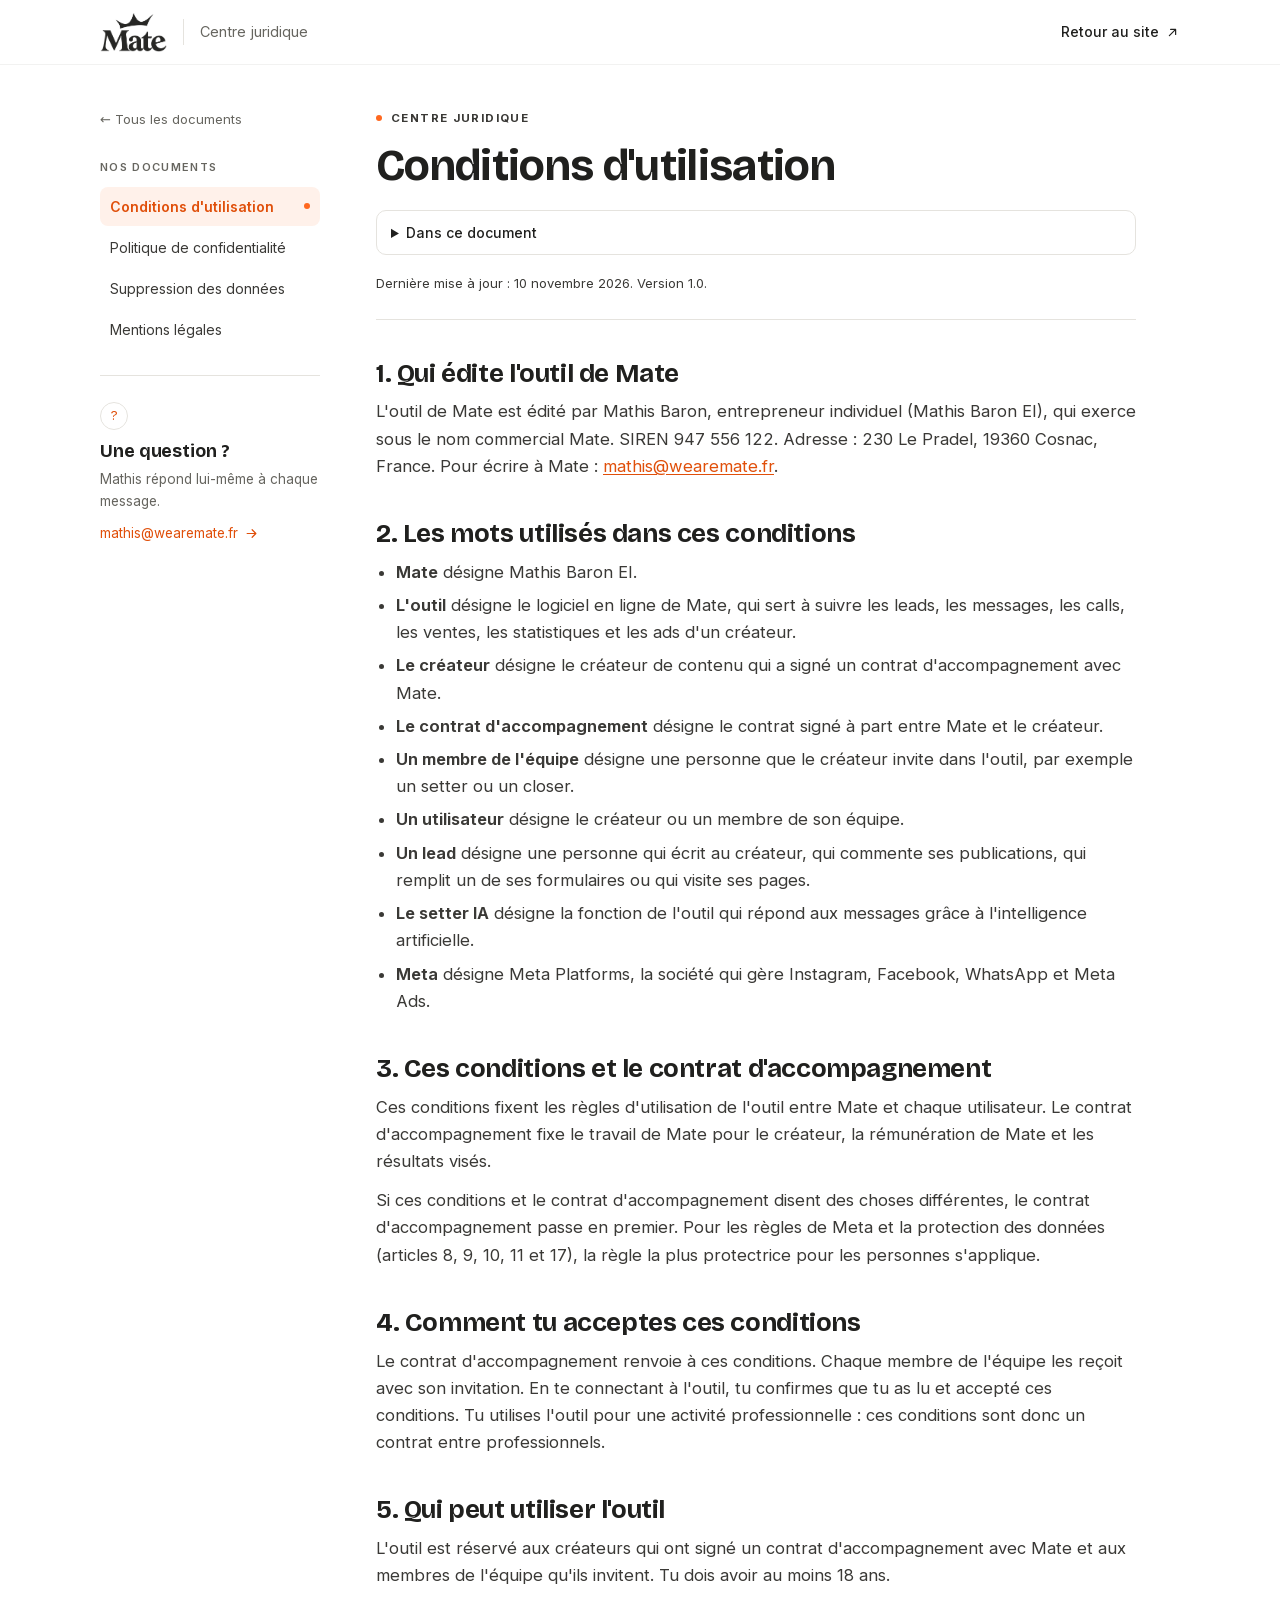
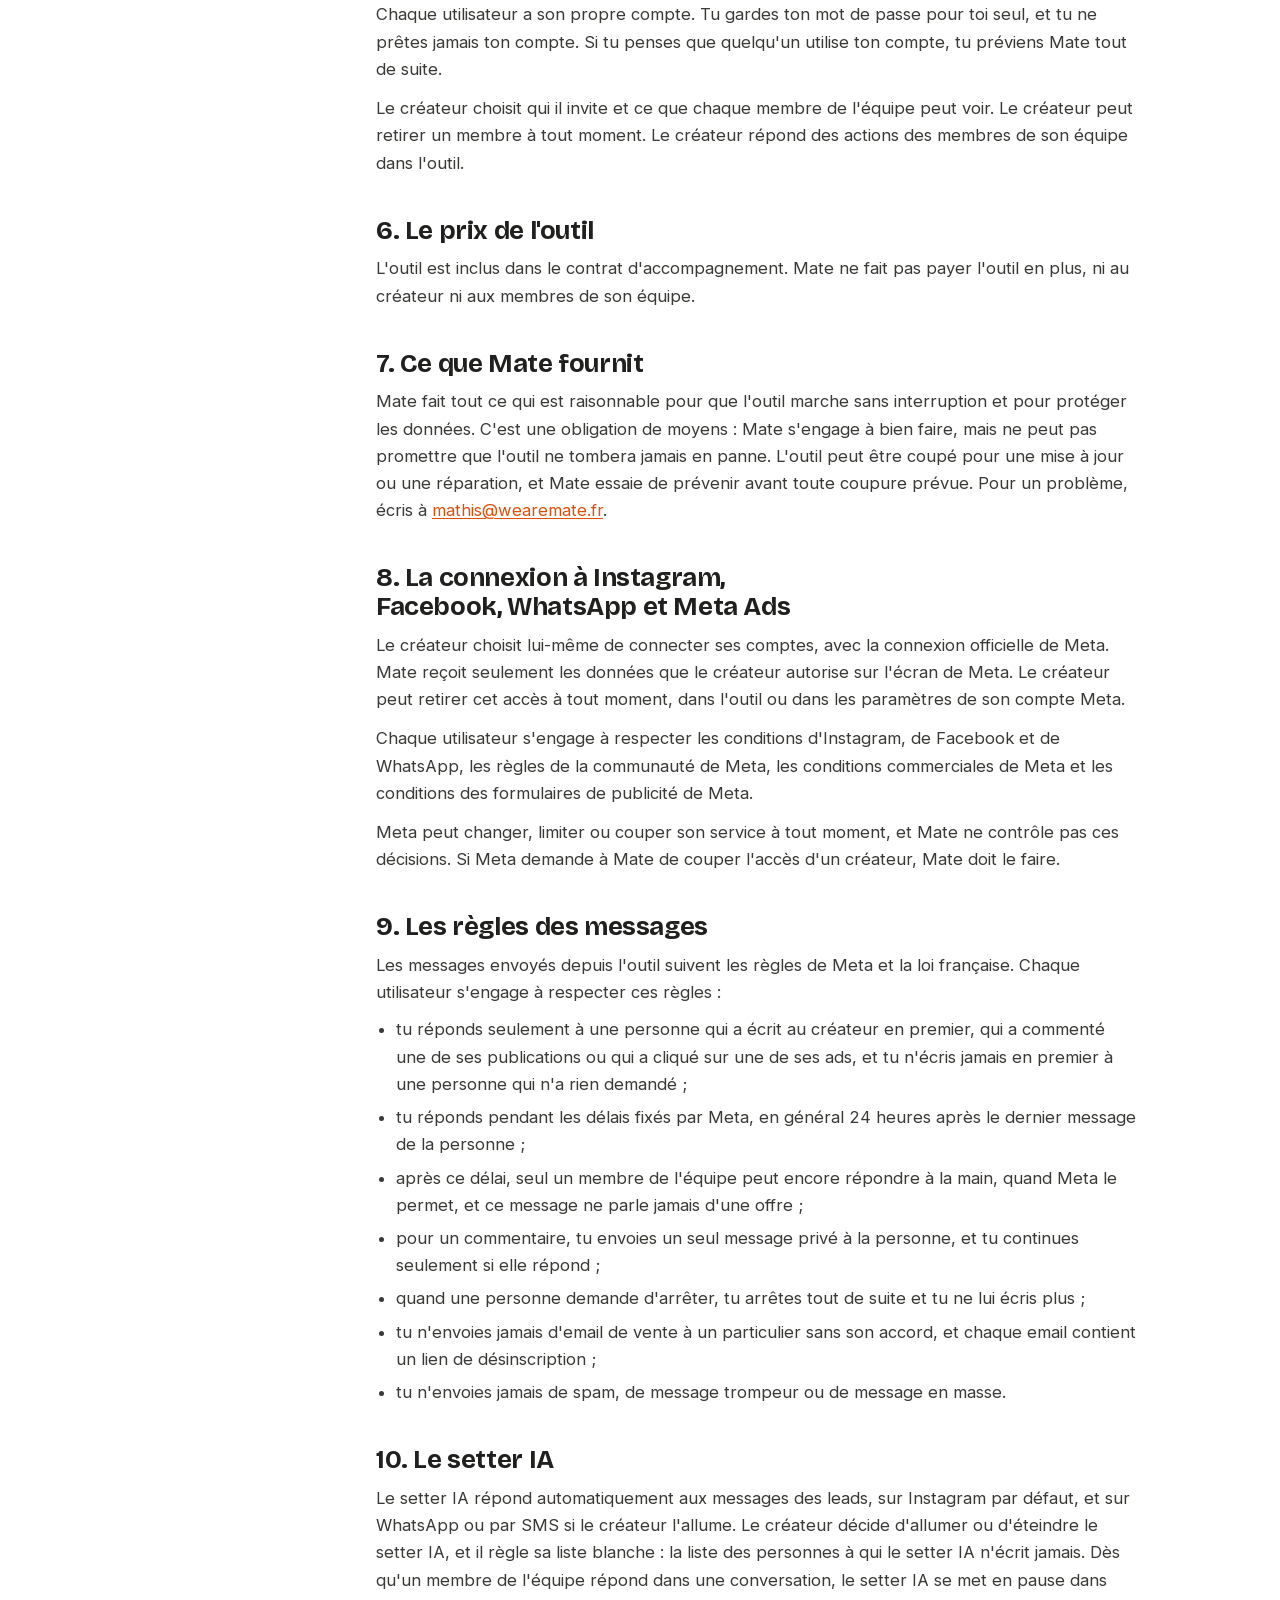
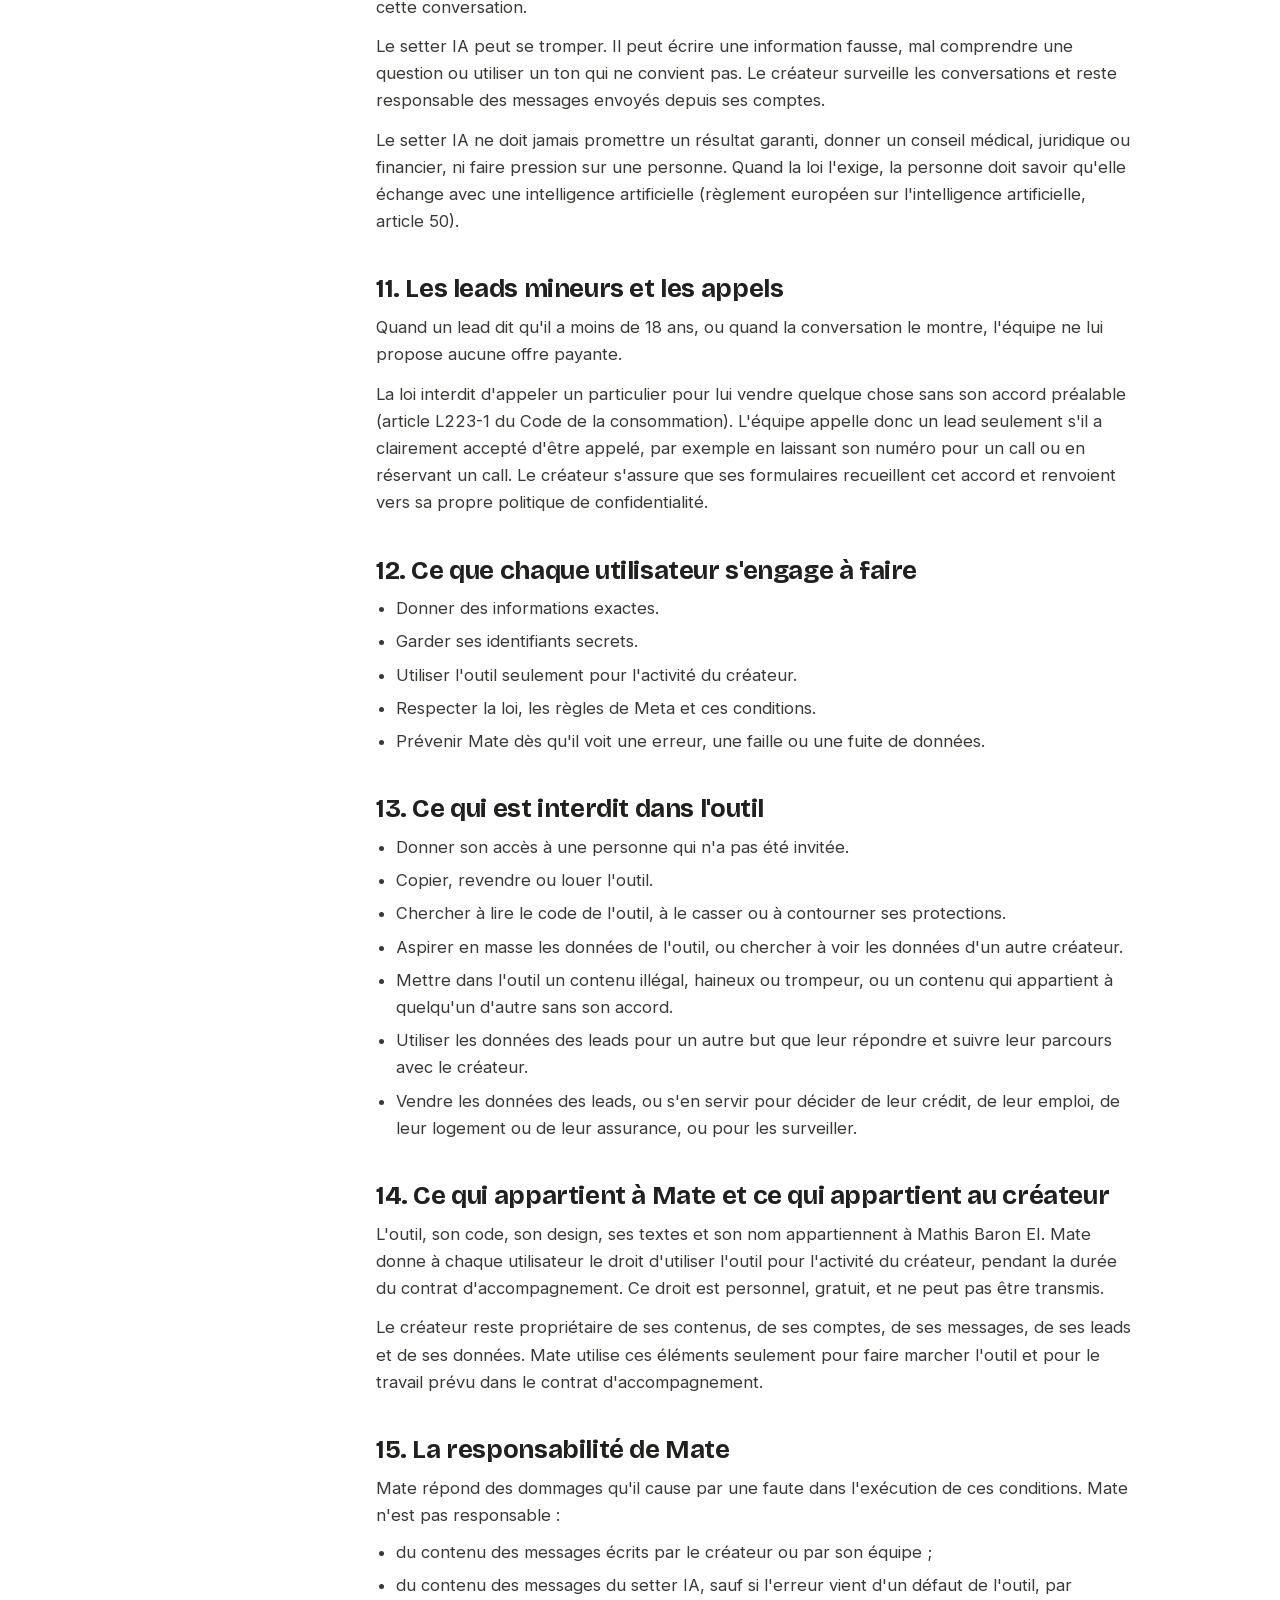
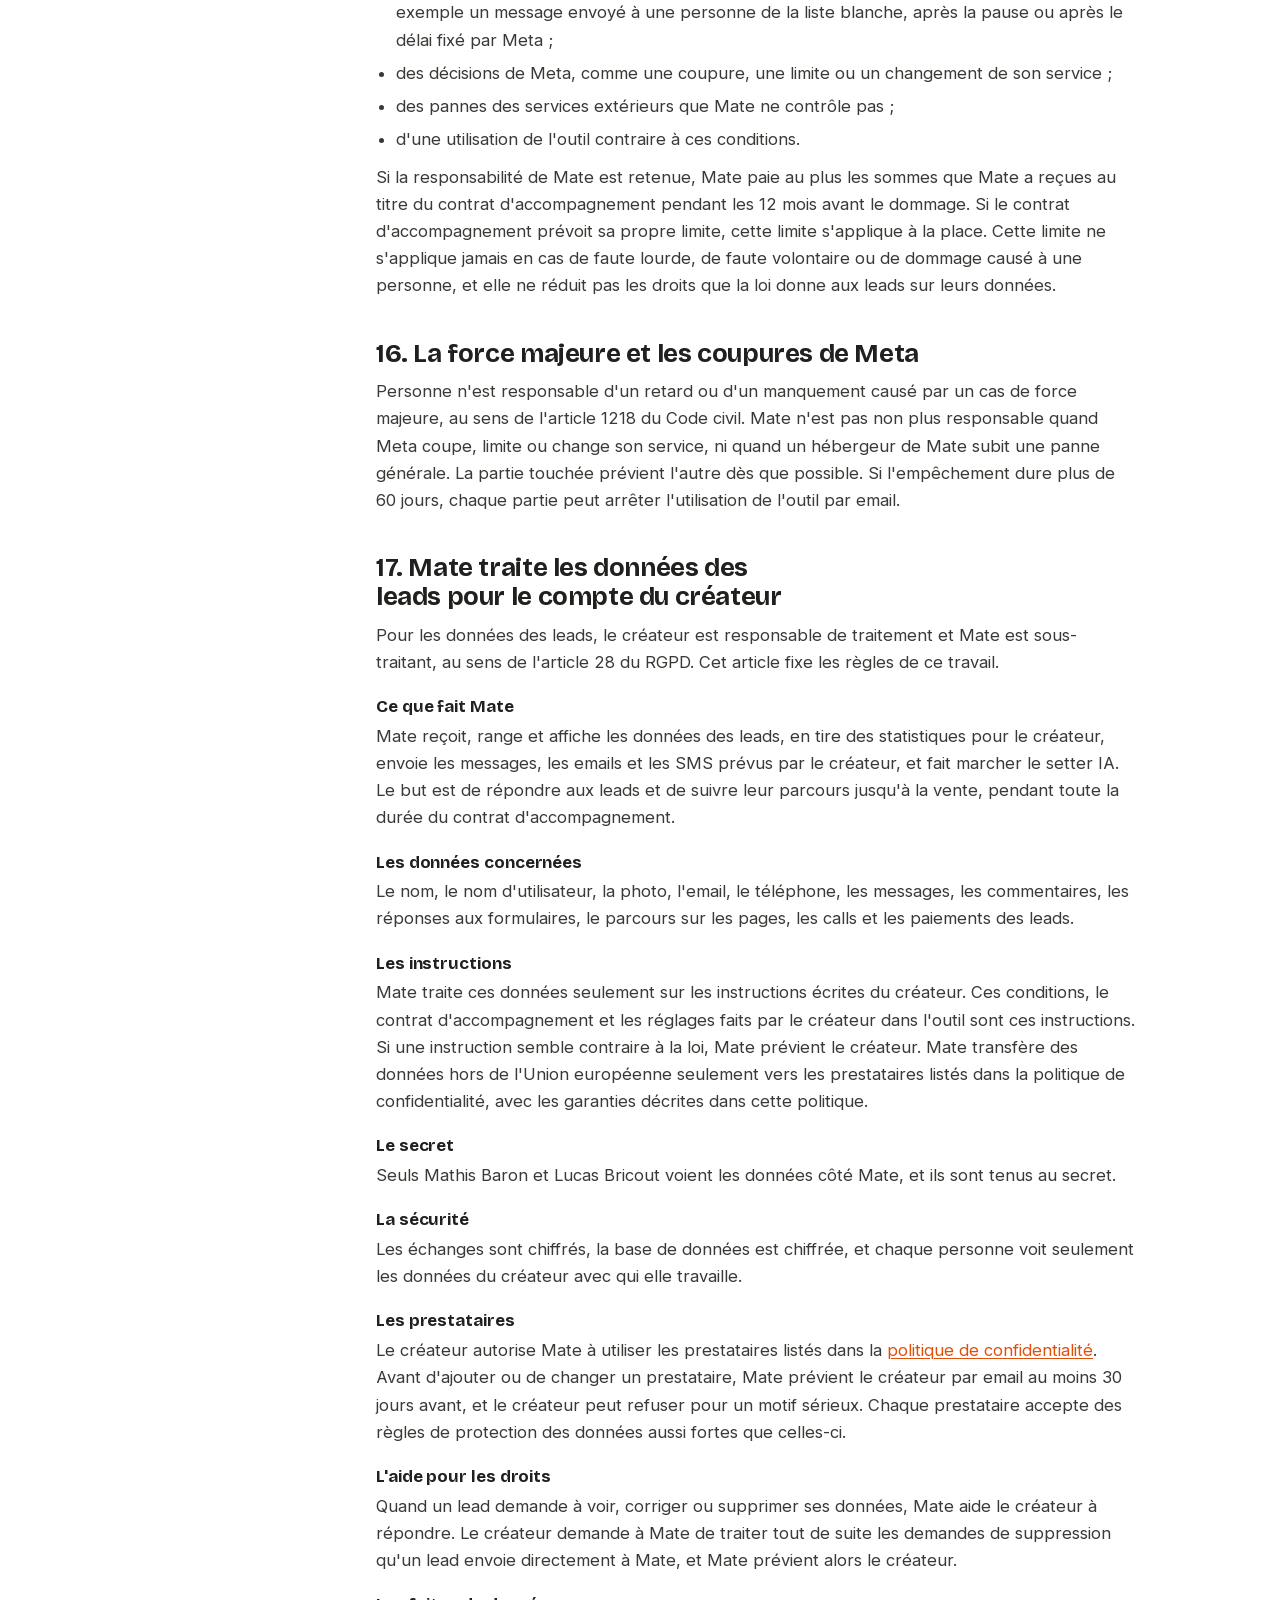
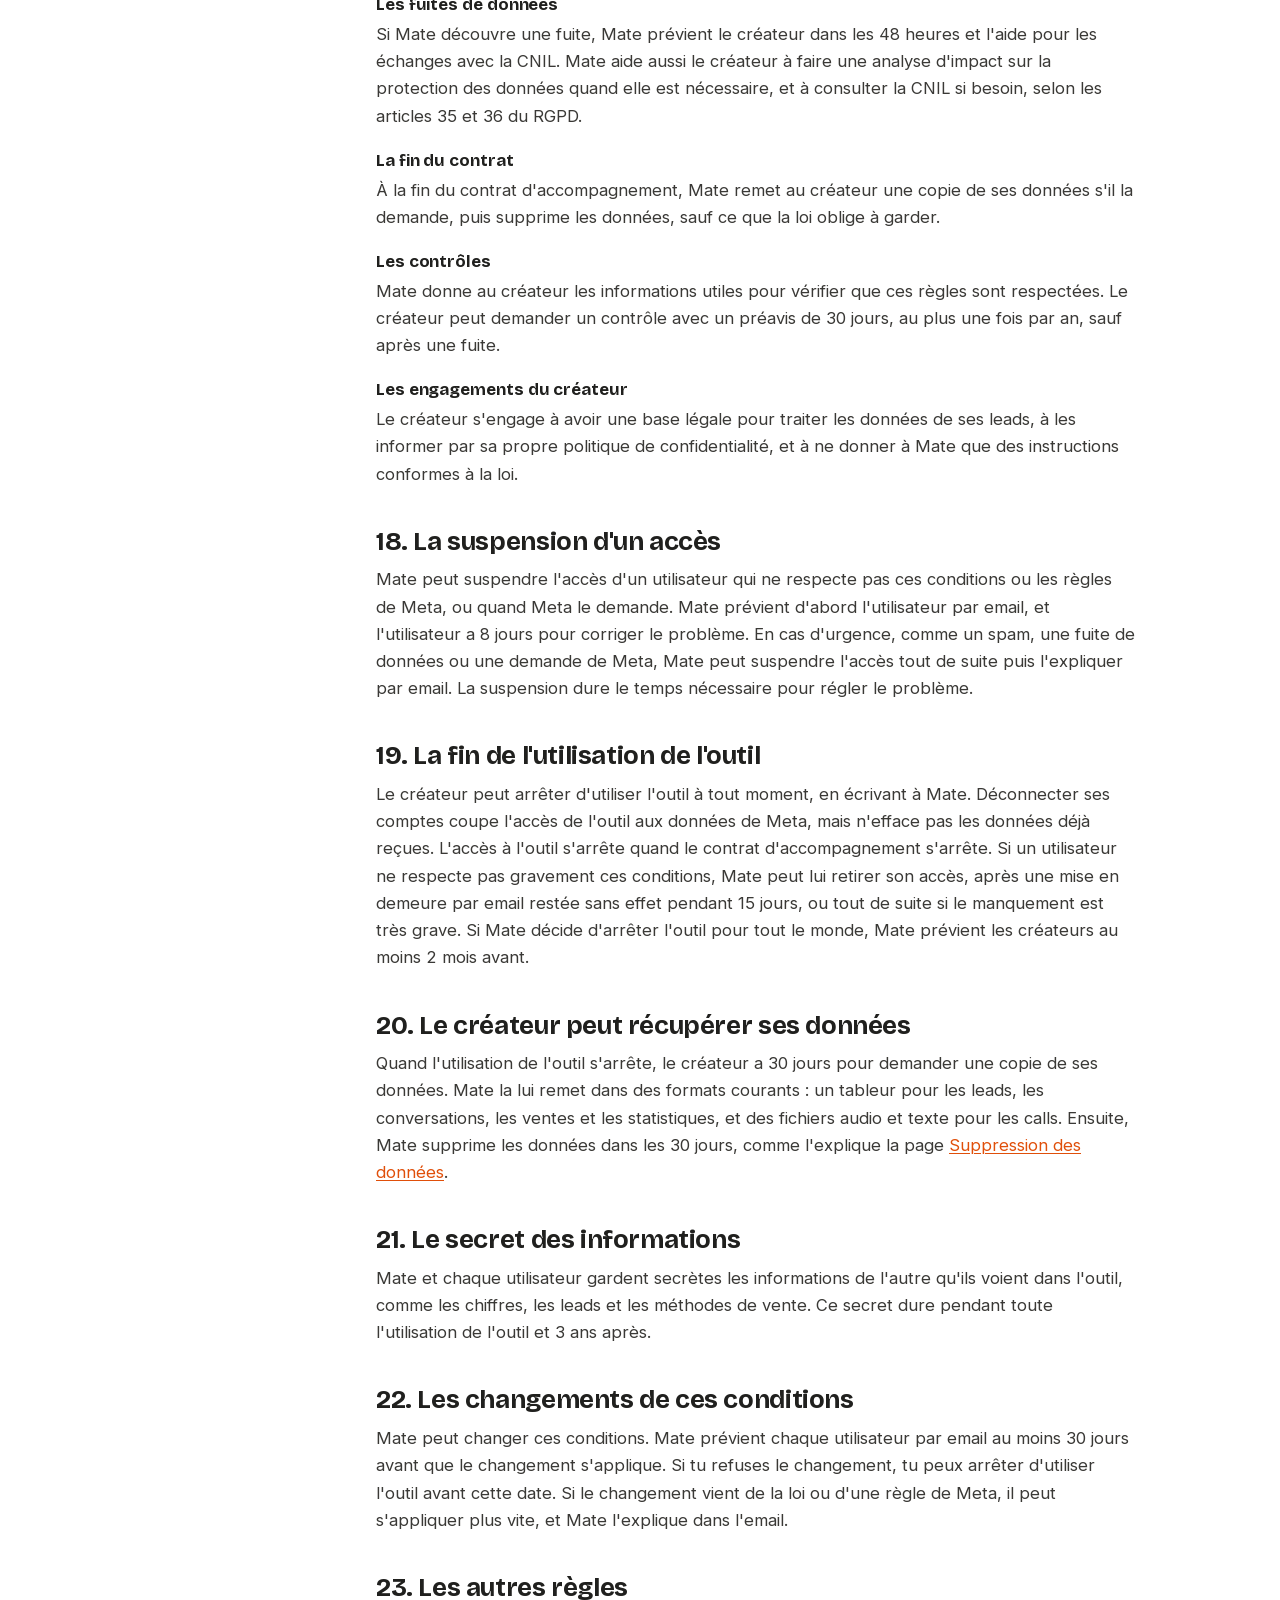
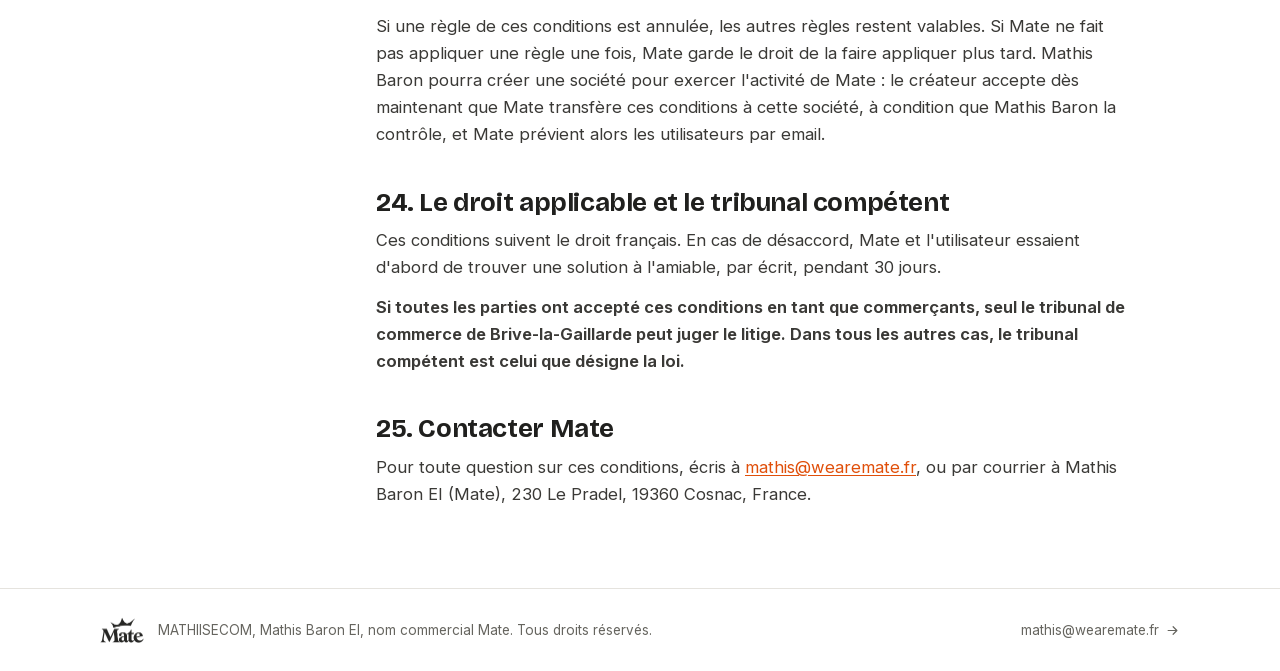
==== commit 73faa6d7: "Raison sociale MATHIISECOM affichée sur le site Co-Authored-By: Claude Opus 5.5 <noreply@anthropic.c" ====
--- a/conditions.html
+++ b/conditions.html
@@ -5,9 +5,10 @@
 <meta name="viewport" content="width=device-width,initial-scale=1">
 <title>Conditions d'utilisation, Mate</title>
 <meta name="description" content="Conditions d'utilisation de l'outil de Mate.">
+<meta name="facebook-domain-verification" content="e5ofnw505uaj575j8apa5jrsqgc30y" />
 <link rel="icon" href="img/icone-app-1024.png">
 <link rel="preload" href="fonts/inter.woff2" as="font" type="font/woff2" crossorigin>
-<link rel="stylesheet" href="style.css">
+<link rel="stylesheet" href="style.css?v=20261110b">
 </head>
 <body>
 <header class="haut haut-juridique"><div class="wrap">
@@ -174,7 +175,7 @@
 </article>
 </div></main>
 <footer class="bas bas-juridique"><div class="wrap">
-<img src="img/logo-mate.png" alt="Mate" class="pied-logo"><span>Mathis Baron EI, nom commercial Mate. Tous droits réservés.</span>
+<img src="img/logo-mate.png" alt="Mate" class="pied-logo"><span>MATHIISECOM, Mathis Baron EI, nom commercial Mate. Tous droits réservés.</span>
 <a class="pied-mail" href="mailto:mathis@wearemate.fr">mathis@wearemate.fr <svg viewBox="0 0 24 24" aria-hidden="true"><path d="M5 12h14M13 6l6 6-6 6"/></svg></a>
 </div></footer>
 </body>
--- a/style.css
+++ b/style.css
@@ -243,3 +243,130 @@
   .doc-texte strong{font-size:19px}
   .pied-mail{margin-left:0}
 }
+
+/* ===== Landing v2 (esprit Insyder) ===== */
+body:has(.l-hero){background:var(--papier)}
+.l-entete{position:sticky;top:12px;z-index:30;padding-inline:20px}
+.l-nav{max-width:980px;margin:12px auto 0;display:flex;align-items:center;gap:24px;background:rgba(255,255,255,.86);backdrop-filter:blur(14px);-webkit-backdrop-filter:blur(14px);border:1px solid rgba(32,32,30,.08);border-radius:18px;padding:10px 10px 10px 20px;box-shadow:0 8px 30px -18px rgba(32,32,30,.25)}
+.l-nav .logo img{height:34px}
+.l-liens{display:flex;gap:4px;margin-left:auto}
+.l-liens a{font-size:14px;font-weight:500;color:var(--doux);text-decoration:none;padding:8px 12px;border-radius:999px}
+.l-liens a:hover{color:var(--encre);background:var(--voile)}
+.l-cta{display:inline-flex;align-items:center;gap:12px;background:var(--degrade);color:#fff;text-decoration:none;font-weight:600;font-size:16px;padding:8px 8px 8px 22px;border-radius:999px;box-shadow:0 10px 26px -10px rgba(242,88,15,.65),inset 0 1px 0 rgba(255,255,255,.25);transition:transform .18s,box-shadow .18s;animation:respire 2.8s ease-in-out infinite}
+.l-cta:hover{transform:translateY(-2px)}
+.l-cta-petit{font-size:14px;padding:6px 6px 6px 16px;gap:10px}
+.l-rond{width:34px;height:34px;border-radius:50%;background:#fff;color:var(--mate-fonce);display:grid;place-items:center;flex:none;transition:transform .18s}
+.l-cta-petit .l-rond{width:28px;height:28px}
+.l-rond svg{width:16px;height:16px;fill:none;stroke:currentColor;stroke-width:2.2;stroke-linecap:round;stroke-linejoin:round}
+.l-cta:hover .l-rond{transform:translateX(3px)}
+
+.l-hero{padding-block:80px 40px;text-align:center}
+.l-hero h1{font-size:clamp(38px,6vw,68px);line-height:1.02;letter-spacing:-.03em;max-width:15ch;margin-inline:auto}
+.l-sous{max-width:56ch;margin:22px auto 0;font-size:18px;color:var(--doux)}
+.l-sous strong,.l-enonce strong,.l-tuile strong,.l-pas strong{color:var(--encre)}
+.l-hero .l-cta{margin-top:30px}
+.l-confiance{list-style:none;padding:0;margin:22px 0 0;display:flex;flex-wrap:wrap;justify-content:center;gap:8px 22px;font-size:13.5px;color:var(--doux)}
+.l-confiance li{display:flex;align-items:center;gap:7px}
+.l-confiance svg{width:16px;height:16px;fill:none;stroke:var(--mate-fonce);stroke-width:1.8;stroke-linecap:round;stroke-linejoin:round}
+
+.l-scene{margin-top:56px;border-radius:28px;padding:44px 40px 0;background:radial-gradient(circle,rgba(32,32,30,.10) 1px,transparent 1.2px) 0 0/18px 18px,linear-gradient(180deg,#fbf4ef,#f6f5f2);overflow:hidden}
+.l-fenetre{max-width:880px;margin:0 auto;background:#fff;border-radius:16px 16px 0 0;border:1px solid rgba(32,32,30,.1);border-bottom:0;box-shadow:0 30px 70px -30px rgba(32,32,30,.35);text-align:left;overflow:hidden}
+.l-barre{display:flex;align-items:center;gap:6px;padding:11px 14px;border-bottom:1px solid var(--ligne);background:#fcfcfb}
+.l-barre i{width:10px;height:10px;border-radius:50%;background:#e4e2dc}
+.l-barre span{margin-left:12px;font-size:12px;color:var(--doux);background:var(--voile);padding:3px 12px;border-radius:999px}
+.l-app{display:grid;grid-template-columns:58px 1fr;min-height:360px}
+.l-rail{background:var(--voile);display:flex;flex-direction:column;align-items:center;gap:12px;padding:16px 0}
+.l-rail b{width:26px;height:26px;border-radius:8px;background:var(--encre)}
+.l-rail span{width:26px;height:26px;border-radius:8px;background:#e7e5df}
+.l-rail span.on{background:var(--degrade)}
+.l-contenu{padding:22px 24px 26px;display:flex;flex-direction:column;gap:12px;min-width:0}
+.l-titre-app{font-family:var(--titre);font-weight:700;font-size:18px}
+.l-tunnel{position:relative;height:120px;background:var(--degrade);clip-path:polygon(0 0,100% 34%,100% 66%,0 100%);border-radius:6px;overflow:hidden}
+.l-tunnel i{position:absolute;left:-4%;top:var(--y);width:8px;height:8px;margin-top:-4px;border-radius:50%;background:#fff;opacity:0;animation:avance 6s linear infinite;animation-delay:var(--d)}
+.l-etapes{display:flex;justify-content:space-between;font-size:12px;font-weight:600;color:var(--doux)}
+.l-deux{display:grid;grid-template-columns:1.1fr 1fr;gap:14px;margin-top:4px}
+.l-fiche,.l-dm{border:1px solid var(--ligne);border-radius:14px;padding:14px;display:flex;flex-direction:column;gap:12px;min-width:0}
+.l-fiche-tete{display:flex;align-items:center;gap:10px}
+.l-fiche-tete div{display:flex;flex-direction:column;line-height:1.25;flex:1;min-width:0}
+.l-fiche-tete b{font-size:14px}
+.l-fiche-tete small,.l-jauge-ligne small,.l-vu small{font-size:11.5px;color:var(--doux)}
+.l-fiche-tete em{font-style:normal;font-size:11px;font-weight:600;background:var(--mate-voile);color:var(--mate-fonce);padding:3px 9px;border-radius:999px;white-space:nowrap}
+.l-avatar{width:32px;height:32px;border-radius:50%;background:var(--encre);color:#fff;display:grid;place-items:center;font-size:11.5px;font-weight:700;flex:none}
+.l-jauge-ligne{display:flex;align-items:center;gap:10px}
+.l-jauge-ligne strong{font-size:13px;font-variant-numeric:tabular-nums}
+.l-jauge{flex:1;height:8px;border-radius:999px;background:var(--voile);overflow:hidden}
+.l-jauge b{display:block;height:100%;background:var(--degrade);border-radius:999px}
+.l-vu{background:var(--voile);border-radius:10px;padding:10px 12px;display:flex;flex-direction:column;gap:5px;font-size:12.5px}
+.l-vu p{display:flex;align-items:center;gap:7px}
+.l-vu p::before{content:"";width:6px;height:6px;border-radius:50%;background:var(--mate)}
+.l-msg{font-size:12.5px;line-height:1.45;padding:9px 12px;border-radius:14px;max-width:90%}
+.l-msg-lead{background:var(--voile);border-bottom-left-radius:4px}
+.l-msg-ia{background:var(--encre);color:#fff;align-self:flex-end;border-bottom-right-radius:4px}
+.l-puce{align-self:flex-end;font-size:11px;font-weight:600;background:var(--mate-voile);color:var(--mate-fonce);padding:3px 10px;border-radius:999px}
+
+.l-enonce{padding-block:110px 60px;text-align:center}
+.l-enonce h2{font-size:clamp(30px,4.4vw,48px);line-height:1.08;letter-spacing:-.025em}
+.l-enonce p:last-child{max-width:62ch;margin:22px auto 0;font-size:17px;color:var(--doux)}
+.l-etiquette{font-size:13px;font-weight:600;color:var(--mate-fonce);margin-bottom:14px}
+.l-bloc{padding-block:70px}
+.l-bloc h2{font-size:clamp(28px,3.8vw,42px);line-height:1.1;letter-spacing:-.02em}
+
+.l-bento{display:grid;grid-template-columns:repeat(4,1fr);gap:14px;margin-top:44px}
+.l-tuile{background:var(--fond);border:1px solid rgba(32,32,30,.07);border-radius:22px;padding:26px 24px;display:flex;flex-direction:column;gap:10px;transition:transform .2s,box-shadow .2s}
+.l-tuile:hover{transform:translateY(-3px);box-shadow:var(--ombre-flotte)}
+.l-tuile h3{font-size:19px;line-height:1.2}
+.l-tuile p{font-size:14.5px;color:var(--doux)}
+.l-grande{grid-column:span 4;display:grid;grid-template-columns:1fr 1fr;gap:30px;align-items:center;padding:34px;background:linear-gradient(135deg,#fff7f2,#f7f6f3)}
+.l-grande h3{font-size:clamp(22px,2.6vw,28px)}
+.l-tuile-texte{display:flex;flex-direction:column;gap:12px}
+.l-visuel-dm{background:#fff;border:1px solid var(--ligne);border-radius:18px;padding:18px;display:flex;flex-direction:column;gap:10px;box-shadow:var(--ombre)}
+.l-visuel-dm .l-msg{font-size:13.5px}
+.l-ico{width:40px;height:40px;border-radius:12px;background:#fff;border:1px solid var(--ligne);display:grid;place-items:center;margin-bottom:6px}
+.l-ico svg{width:20px;height:20px;fill:none;stroke:var(--mate-fonce);stroke-width:1.8;stroke-linecap:round;stroke-linejoin:round}
+.l-note{text-align:center;font-size:13.5px;color:var(--doux);margin-top:22px}
+.l-note a{color:var(--encre)}
+
+.l-pas{list-style:none;padding:0;margin:44px 0 0;display:grid;grid-template-columns:repeat(3,1fr);gap:14px;counter-reset:p}
+.l-pas li{border-top:2px solid var(--ligne);padding-top:22px;display:flex;flex-direction:column;gap:10px;position:relative}
+.l-pas li::before{content:"";position:absolute;top:-2px;left:0;width:48px;height:2px;background:var(--mate)}
+.l-num{font-size:13px;font-weight:600;color:var(--mate-fonce)}
+.l-pas h3{font-size:21px;line-height:1.2}
+.l-pas p{font-size:15px;color:var(--doux)}
+
+.l-noir{margin:40px 20px;border-radius:32px;background:radial-gradient(circle,rgba(255,255,255,.07) 1px,transparent 1.2px) 0 0/20px 20px,var(--encre);color:#fff;text-align:center;padding-block:100px}
+.l-noir h2{font-size:clamp(30px,4.6vw,52px);line-height:1.06;letter-spacing:-.025em}
+.l-noir p{max-width:58ch;margin:22px auto 32px;color:rgba(255,255,255,.72);font-size:17px}
+.l-noir strong{color:#fff}
+
+.l-equipe{display:flex;flex-wrap:wrap;justify-content:center;gap:14px;margin-top:36px}
+.l-personne{display:flex;align-items:center;gap:14px;padding:16px 22px 16px 16px;border:1px solid var(--ligne);border-radius:999px;background:#fff}
+.l-avatar-grand{width:46px;height:46px;font-size:14px}
+.l-personne h3{font-size:16px}
+.l-personne p{font-size:13.5px;color:var(--doux)}
+
+.l-final{padding-block:90px 110px;text-align:center}
+.l-final h2{font-size:clamp(28px,4vw,44px);line-height:1.1;letter-spacing:-.02em;max-width:20ch;margin-inline:auto}
+.l-final p{color:var(--doux);margin:16px auto 28px;max-width:50ch}
+.l-final .l-mail{margin-top:16px;font-size:13.5px;user-select:all}
+
+@media (max-width:900px){
+  .l-bento{grid-template-columns:repeat(2,1fr)}
+  .l-grande{grid-column:span 2;grid-template-columns:1fr}
+  .l-pas{grid-template-columns:1fr;gap:26px}
+  .l-deux{grid-template-columns:1fr}
+  .l-dm{display:none}
+}
+@media (max-width:600px){
+  .l-liens{display:none}
+  .l-nav .l-cta-petit{margin-left:auto}
+  .l-hero{padding-block:52px 20px}
+  .l-scene{padding:24px 14px 0;border-radius:20px}
+  .l-app{grid-template-columns:1fr}
+  .l-rail{display:none}
+  .l-bento{grid-template-columns:1fr}
+  .l-grande{grid-column:span 1;padding:24px}
+  .l-noir{margin-inline:12px;padding-block:70px}
+  .l-enonce{padding-block:70px 40px}
+}
+@media (prefers-reduced-motion:reduce){.l-cta,.l-tunnel i{animation:none}.l-tunnel i{opacity:1;left:calc(var(--d) * 16%)}}
+.bas .l-legal{flex-basis:100%;color:var(--doux)}
